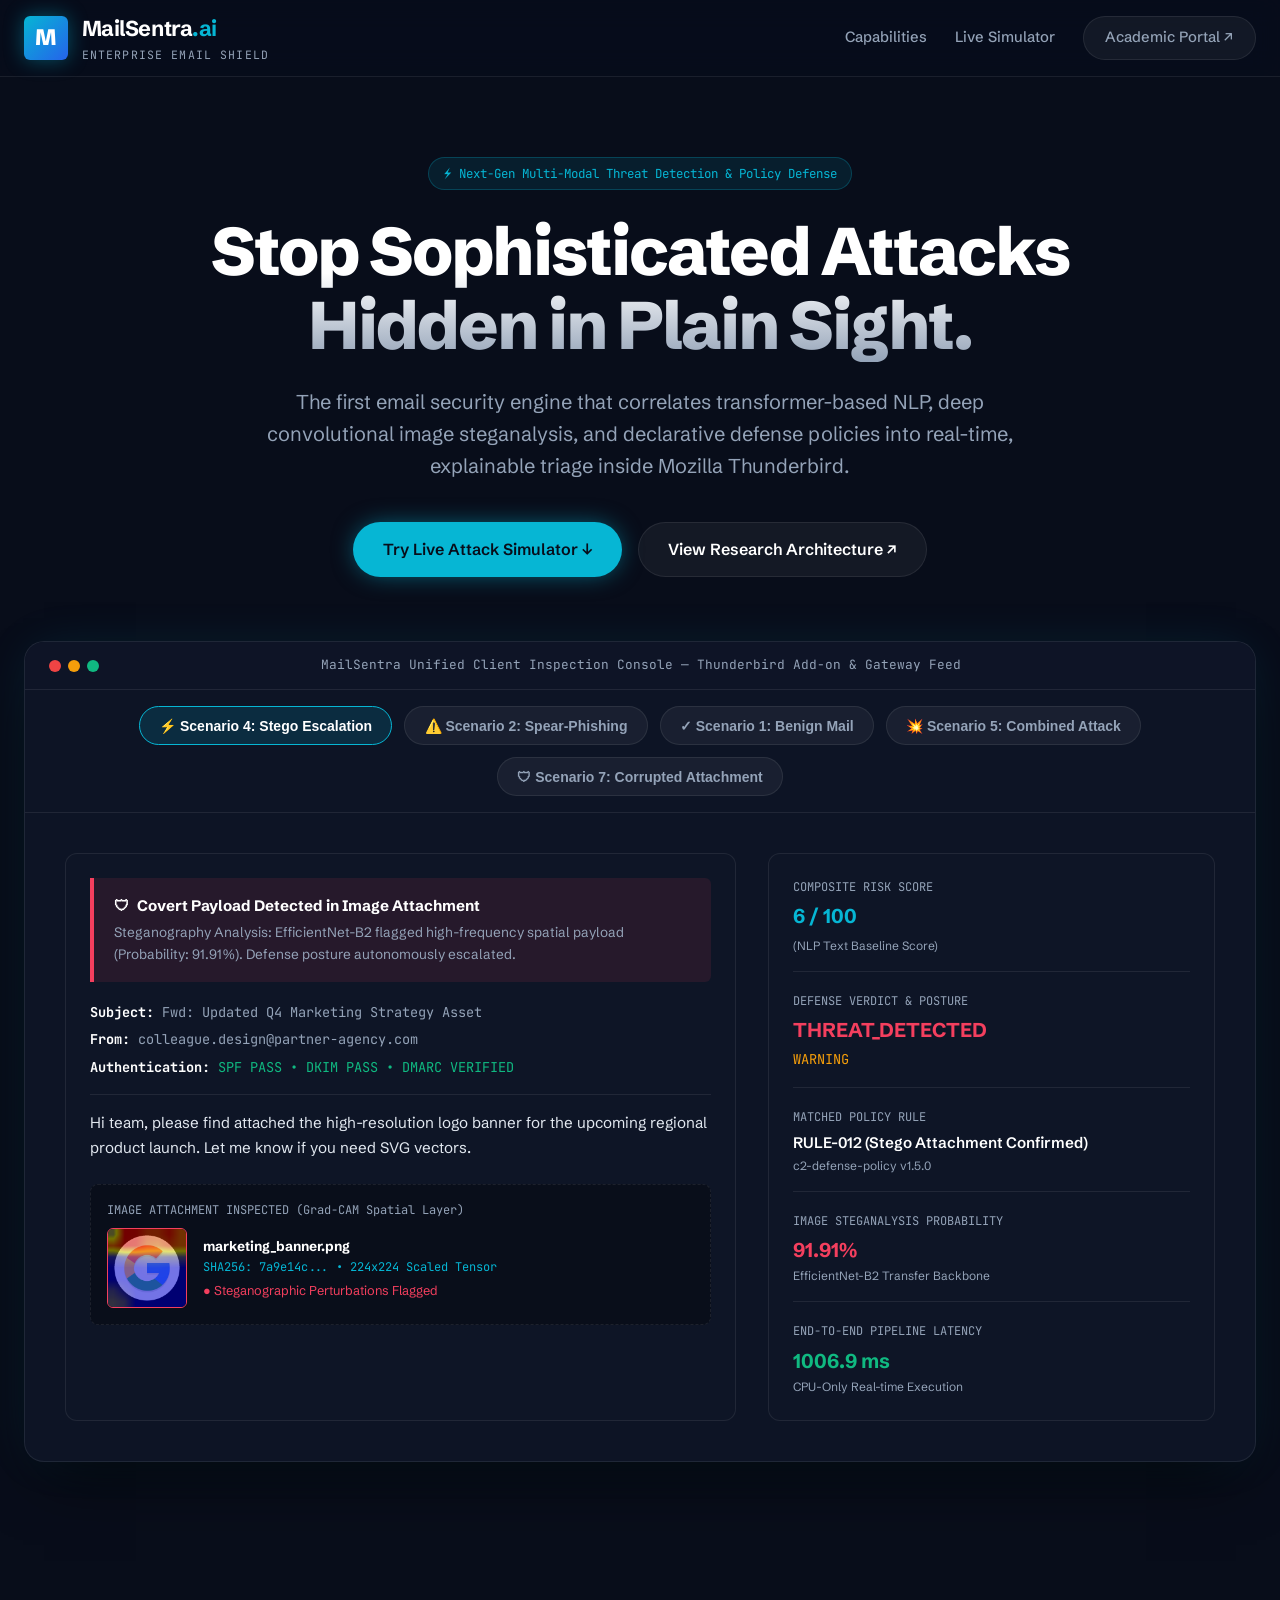
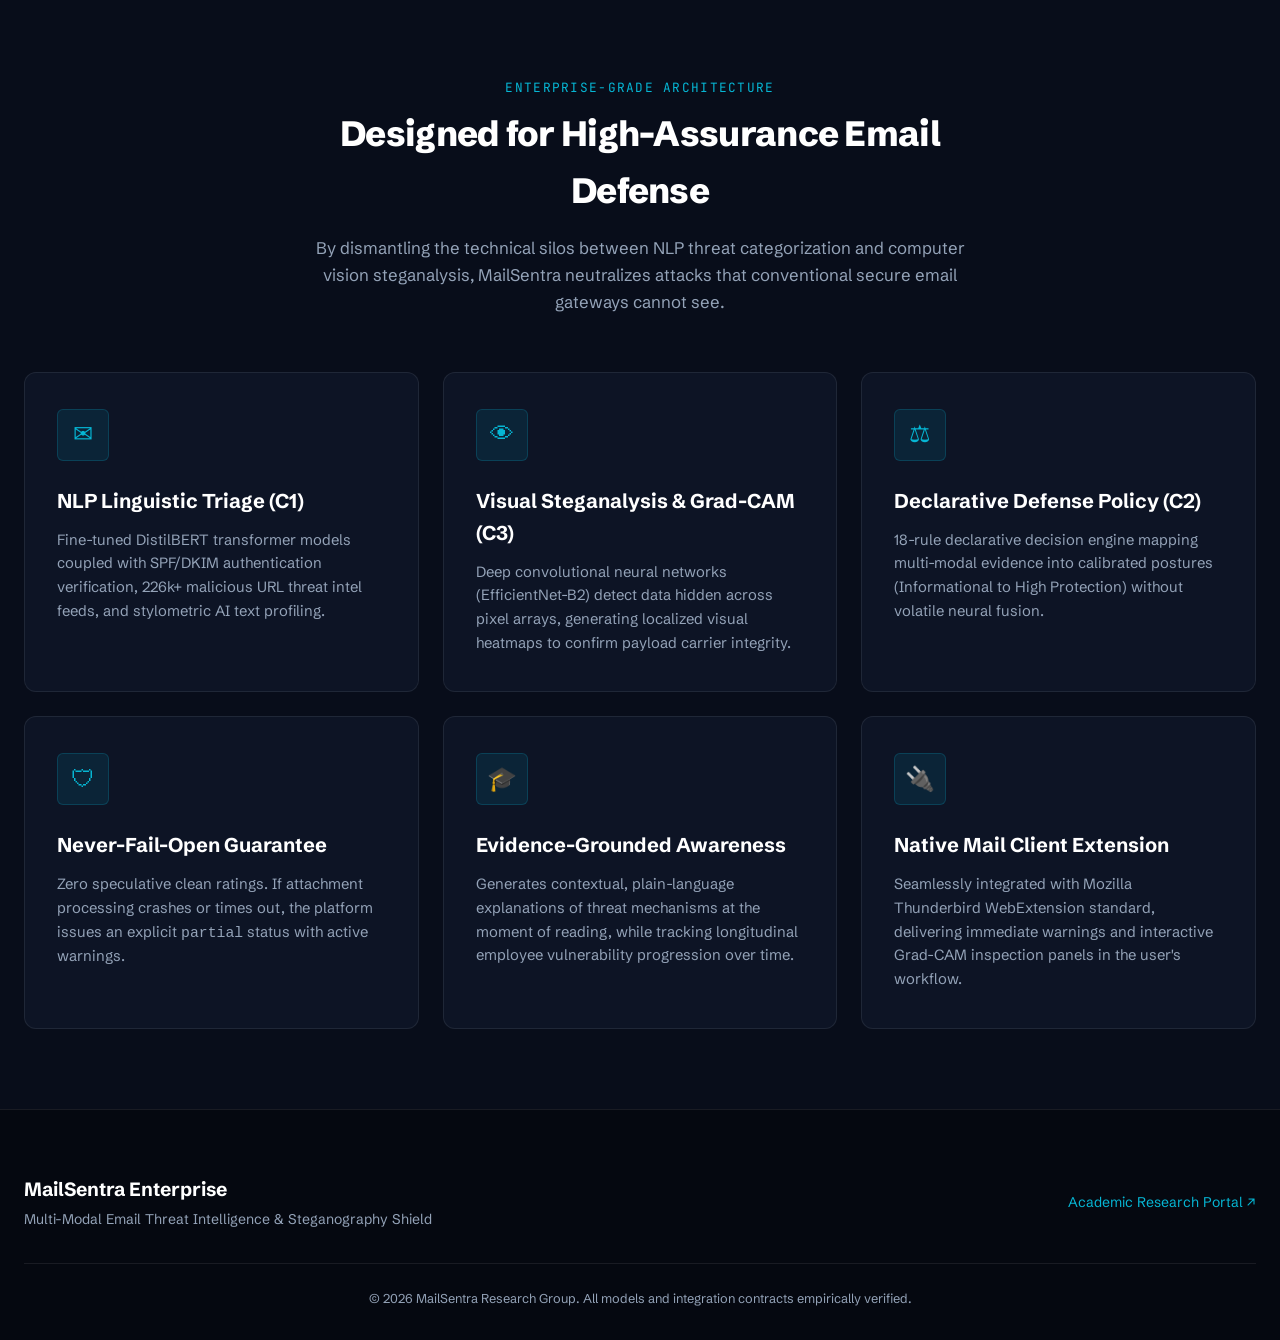
==== product/index.html @ 5cc87588 "Upload project folders and files" ====
<!DOCTYPE html>
<html lang="en">
<head>
  <meta charset="UTF-8">
  <meta name="viewport" content="width=device-width, initial-scale=1.0">
  <title>MailSentra | Multi-Modal Email Threat Intelligence & Steganography Defense</title>
  <meta name="description" content="AI-powered multi-modal email security platform. Natural language threat classification, deep convolutional image steganalysis, and policy-driven defense delivered natively in Mozilla Thunderbird.">
  <link rel="preconnect" href="https://fonts.googleapis.com">
  <link rel="preconnect" href="https://fonts.gstatic.com" crossorigin>
  <link href="https://fonts.googleapis.com/css2?family=JetBrains+Mono:wght@400;500;600&family=Schibsted+Grotesk:wght@400;600;700;800&display=swap" rel="stylesheet">
  <link rel="stylesheet" href="css/product.css">
  <link rel="icon" type="image/png" href="assets/icon32.png">
</head>
<body>

  <!-- Top Glass Navigation -->
  <header class="product-header">
    <div class="site-wrap header-inner">
      <a href="index.html" class="brand-badge">
        <div class="logo-cube">M</div>
        <div>
          <div class="brand-title">MailSentra<span>.ai</span></div>
          <div class="brand-desc">Enterprise Email Shield</div>
        </div>
      </a>

      <nav class="product-nav">
        <a href="#features">Capabilities</a>
        <a href="#simulator">Live Simulator</a>
        <a href="../index.html" class="btn-pill btn-ghost">Academic Portal ↗</a>
      </nav>
    </div>
  </header>

  <!-- Hero Banner -->
  <section class="hero-section">
    <div class="site-wrap">
      <div class="hero-pill">
        <span>⚡</span> Next-Gen Multi-Modal Threat Detection & Policy Defense
      </div>
      <h1 class="hero-heading">
        Stop Sophisticated Attacks<br>Hidden in Plain Sight.
      </h1>
      <p class="hero-subheading">
        The first email security engine that correlates transformer-based NLP, deep convolutional image steganalysis, and declarative defense policies into real-time, explainable triage inside Mozilla Thunderbird.
      </p>

      <div class="hero-cta-group">
        <a href="#simulator" class="btn-pill btn-cyan" style="padding: 0.85rem 1.8rem; font-size: 1rem;">
          Try Live Attack Simulator ↓
        </a>
        <a href="../index.html#domain" class="btn-pill btn-ghost" style="padding: 0.85rem 1.8rem; font-size: 1rem;">
          View Research Architecture ↗
        </a>
      </div>

      <!-- Interactive Mockup & Console Preview -->
      <div id="simulator" class="mockup-window">
        <div class="window-topbar">
          <div class="window-dots">
            <div class="window-dot red"></div>
            <div class="window-dot yellow"></div>
            <div class="window-dot green"></div>
          </div>
          <div class="window-title">MailSentra Unified Client Inspection Console — Thunderbird Add-on & Gateway Feed</div>
          <div style="width: 48px;"></div>
        </div>

        <!-- Scenario Selector Buttons -->
        <div style="background: rgba(14, 21, 38, 0.7); padding: 1rem 1.5rem; border-bottom: 1px solid var(--glass-border);">
          <div class="scenario-buttons" style="margin-bottom: 0;">
            <button class="scenario-btn active" data-scenario="scenario4">⚡ Scenario 4: Stego Escalation</button>
            <button class="scenario-btn" data-scenario="scenario2">⚠️ Scenario 2: Spear-Phishing</button>
            <button class="scenario-btn" data-scenario="scenario1">✓ Scenario 1: Benign Mail</button>
            <button class="scenario-btn" data-scenario="scenario5">💥 Scenario 5: Combined Attack</button>
            <button class="scenario-btn" data-scenario="scenario7">🛡 Scenario 7: Corrupted Attachment</button>
          </div>
        </div>

        <div class="console-body">
          <!-- Left: In-Client Mail & Banner Mockup -->
          <div class="email-preview-pane">
            <!-- Simulated In-Message MailSentra Banner -->
            <div id="simBanner" class="warning-banner-mock rose">
              <div class="banner-headline">
                <span>🛡</span> <span id="simHeadline">Covert Payload Detected in Image Attachment</span>
              </div>
              <div id="simSub" class="banner-sub">
                Steganography Analysis: EfficientNet-B2 flagged high-frequency spatial payload (Probability: 91.91%). Defense posture escalated.
              </div>
            </div>

            <!-- Email Message Header -->
            <div class="email-header-row">
              <div><strong>Subject:</strong> <span id="simSubject">Fwd: Updated Q4 Marketing Strategy Asset</span></div>
              <div style="margin-top: 0.35rem;"><strong>From:</strong> <span id="simFrom">colleague.design@partner-agency.com</span></div>
              <div style="margin-top: 0.35rem;"><strong>Authentication:</strong> <span style="color: var(--green);">SPF PASS • DKIM PASS • DMARC VERIFIED</span></div>
            </div>

            <!-- Email Body Content -->
            <div id="simBody" style="font-size: 0.95rem; line-height: 1.6; color: #e2e8f0; margin-bottom: 1.5rem;">
              Hi team, please find attached the high-resolution logo banner for the upcoming regional product launch. Let me know if you need SVG vectors.
            </div>

            <!-- Attachment Area -->
            <div id="simAttachmentArea" style="background: rgba(0,0,0,0.3); border: 1px dashed var(--rule); border-radius: 8px; padding: 1rem;">
              <div style="font-size: 0.75rem; font-family: var(--mono); color: var(--graphite); margin-bottom: 0.5rem;">
                IMAGE ATTACHMENT INSPECTED (Grad-CAM Spatial Layer)
              </div>
              <div style="display: flex; gap: 1rem; align-items: center;">
                <img id="simImage" src="assets/stego_image.png" alt="Inspected Attachment" style="width: 80px; height: 80px; object-fit: cover; border-radius: 6px; border: 1px solid var(--rose);">
                <div style="font-size: 0.85rem;">
                  <strong style="color: #fff;">marketing_banner.png</strong>
                  <div style="color: var(--cyan); font-family: var(--mono); font-size: 0.75rem;">SHA256: 7a9e14c... • 224x224 Scaled Tensor</div>
                  <div style="color: var(--rose); font-size: 0.8rem; margin-top: 0.2rem;">● Steganographic Perturbations Flagged</div>
                </div>
              </div>
            </div>
          </div>

          <!-- Right: Security Operations Telemetry -->
          <div class="telemetry-pane">
            <div class="telemetry-item">
              <div class="telemetry-label">Composite Risk Score</div>
              <div id="simScore" class="telemetry-value" style="color: var(--cyan);">6 / 100</div>
              <div style="font-size: 0.75rem; color: var(--graphite); margin-top: 0.2rem;">(NLP Text Baseline Score)</div>
            </div>

            <div class="telemetry-item">
              <div class="telemetry-label">Defense Verdict & Posture</div>
              <div id="simVerdict" class="telemetry-value" style="color: var(--rose);">THREAT_DETECTED</div>
              <div id="simPosture" style="font-family: var(--mono); font-size: 0.85rem; color: var(--amber); margin-top: 0.2rem;">WARNING (Escalated)</div>
            </div>

            <div class="telemetry-item">
              <div class="telemetry-label">Matched Policy Rule</div>
              <div id="simRule" style="font-size: 0.95rem; font-weight: 600; color: #fff; margin-top: 0.25rem;">RULE-012 (Stego Attachment Confirmed)</div>
              <div style="font-size: 0.75rem; color: var(--graphite);">c2-defense-policy v1.5.0</div>
            </div>

            <div class="telemetry-item">
              <div class="telemetry-label">Image Steganalysis Probability</div>
              <div id="simStego" class="telemetry-value" style="color: var(--rose);">91.91%</div>
              <div style="font-size: 0.75rem; color: var(--graphite);">EfficientNet-B2 Transfer Backbone</div>
            </div>

            <div class="telemetry-item">
              <div class="telemetry-label">End-to-End Pipeline Latency</div>
              <div id="simLatency" class="telemetry-value" style="color: var(--green);">1006.9 ms</div>
              <div style="font-size: 0.75rem; color: var(--graphite);">CPU-Only Real-time Execution</div>
            </div>
          </div>
        </div>
      </div>
    </div>
  </section>

  <!-- Core Product Capabilities -->
  <section id="features" class="features-section">
    <div class="site-wrap">
      <div class="section-head">
        <div class="section-eyebrow">Enterprise-Grade Architecture</div>
        <h2 class="section-h2">Designed for High-Assurance Email Defense</h2>
        <p class="section-p">
          By dismantling the technical silos between NLP threat categorization and computer vision steganalysis, MailSentra neutralizes attacks that conventional secure email gateways cannot see.
        </p>
      </div>

      <div class="feature-cards">
        <div class="feature-card">
          <div class="feature-icon">✉</div>
          <h3 class="feature-title">NLP Linguistic Triage (C1)</h3>
          <p class="feature-desc">
            Fine-tuned DistilBERT transformer models coupled with SPF/DKIM authentication verification, 226k+ malicious URL threat intel feeds, and stylometric AI text profiling.
          </p>
        </div>

        <div class="feature-card">
          <div class="feature-icon">👁</div>
          <h3 class="feature-title">Visual Steganalysis & Grad-CAM (C3)</h3>
          <p class="feature-desc">
            Deep convolutional neural networks (EfficientNet-B2) detect data hidden across pixel arrays, generating localized visual heatmaps to confirm payload carrier integrity.
          </p>
        </div>

        <div class="feature-card">
          <div class="feature-icon">⚖</div>
          <h3 class="feature-title">Declarative Defense Policy (C2)</h3>
          <p class="feature-desc">
            18-rule declarative decision engine mapping multi-modal evidence into calibrated postures (Informational to High Protection) without volatile neural fusion.
          </p>
        </div>

        <div class="feature-card">
          <div class="feature-icon">🛡</div>
          <h3 class="feature-title">Never-Fail-Open Guarantee</h3>
          <p class="feature-desc">
            Zero speculative clean ratings. If attachment processing crashes or times out, the platform issues an explicit <code>partial</code> status with active warnings.
          </p>
        </div>

        <div class="feature-card">
          <div class="feature-icon">🎓</div>
          <h3 class="feature-title">Evidence-Grounded Awareness</h3>
          <p class="feature-desc">
            Generates contextual, plain-language explanations of threat mechanisms at the moment of reading, while tracking longitudinal employee vulnerability progression over time.
          </p>
        </div>

        <div class="feature-card">
          <div class="feature-icon">🔌</div>
          <h3 class="feature-title">Native Mail Client Extension</h3>
          <p class="feature-desc">
            Seamlessly integrated with Mozilla Thunderbird WebExtension standard, delivering immediate warnings and interactive Grad-CAM inspection panels in the user's workflow.
          </p>
        </div>
      </div>
    </div>
  </section>

  <!-- Product Footer -->
  <footer class="product-footer">
    <div class="site-wrap">
      <div class="footer-top">
        <div>
          <div style="font-weight: 700; color: #fff; font-size: 1.2rem;">MailSentra Enterprise</div>
          <p style="margin-top: 0.25rem;">Multi-Modal Email Threat Intelligence & Steganography Shield</p>
        </div>
        <div style="display: flex; gap: 1.5rem;">
          <a href="../index.html" style="color: var(--cyan); text-decoration: none;">Academic Research Portal ↗</a>
        </div>
      </div>
      <div style="border-top: 1px solid var(--rule); padding-top: 1.5rem; text-align: center; font-size: 0.8rem;">
        © 2026 MailSentra Research Group. All models and integration contracts empirically verified.
      </div>
    </div>
  </footer>

  <script src="js/product.js"></script>
</body>
</html>
---- product/css/product.css ----
:root {
  --paper: #080d1a;
  --paper-2: #0e1526;
  --surface: rgba(15, 23, 42, 0.75);
  --surface-solid: #0f172a;
  --glass-border: rgba(255, 255, 255, 0.08);
  --glass-highlight: rgba(255, 255, 255, 0.05);
  --ink: #f1f5f9;
  --graphite: #94a3b8;
  --rule: rgba(255, 255, 255, 0.08);
  
  --primary: #3b82f6;
  --primary-strong: #2563eb;
  --cyan: #06b6d4;
  --cyan-glow: #22d3ee;
  --teal: #0d9488;
  --green: #10b981;
  --amber: #f59e0b;
  --rose: #f43f5e;
  
  --font: 'Schibsted Grotesk', -apple-system, BlinkMacSystemFont, "Segoe UI", Roboto, sans-serif;
  --mono: 'JetBrains Mono', monospace;
  
  --radius-sm: 6px;
  --radius-md: 12px;
  --radius-lg: 20px;
}

* {
  box-sizing: border-box;
  margin: 0;
  padding: 0;
}

body {
  background-color: var(--paper);
  color: var(--ink);
  font-family: var(--font);
  line-height: 1.6;
  -webkit-font-smoothing: antialiased;
  overflow-x: hidden;
}

.site-wrap {
  max-width: 1280px;
  margin: 0 auto;
  padding: 0 1.5rem;
}

/* Glassmorphism Header */
.product-header {
  position: sticky;
  top: 0;
  z-index: 100;
  background: rgba(8, 13, 26, 0.85);
  backdrop-filter: blur(14px) saturate(160%);
  border-bottom: 1px solid var(--glass-border);
}

.header-inner {
  display: flex;
  justify-content: space-between;
  align-items: center;
  height: 4.75rem;
}

.brand-badge {
  display: flex;
  align-items: center;
  gap: 0.85rem;
  text-decoration: none;
}

.logo-cube {
  width: 2.75rem;
  height: 2.75rem;
  background: linear-gradient(135deg, var(--cyan), var(--primary-strong));
  border-radius: var(--radius-sm);
  display: flex;
  align-items: center;
  justify-content: center;
  color: #fff;
  font-weight: 800;
  font-size: 1.4rem;
  box-shadow: 0 0 20px rgba(6, 182, 212, 0.4);
}

.brand-title {
  font-size: 1.35rem;
  font-weight: 700;
  color: #fff;
  letter-spacing: -0.02em;
}

.brand-title span {
  color: var(--cyan);
}

.brand-desc {
  font-size: 0.72rem;
  font-family: var(--mono);
  color: var(--graphite);
  text-transform: uppercase;
  letter-spacing: 0.1em;
}

.product-nav {
  display: flex;
  align-items: center;
  gap: 1.75rem;
}

.product-nav a {
  color: var(--graphite);
  text-decoration: none;
  font-size: 0.925rem;
  font-weight: 500;
  transition: color 0.2s;
}

.product-nav a:hover {
  color: var(--cyan);
}

.btn-pill {
  border-radius: 9999px;
  padding: 0.6rem 1.35rem;
  font-weight: 600;
  font-size: 0.875rem;
  text-decoration: none;
  display: inline-flex;
  align-items: center;
  gap: 0.5rem;
  transition: all 0.25s;
  cursor: pointer;
  border: 1px solid transparent;
}

.btn-cyan {
  background: var(--cyan);
  color: var(--paper);
  box-shadow: 0 0 24px -4px rgba(6, 182, 212, 0.6);
}

.btn-cyan:hover {
  background: var(--cyan-glow);
  box-shadow: 0 0 32px rgba(6, 182, 212, 0.8);
  transform: translateY(-1px);
}

.btn-ghost {
  background: rgba(255, 255, 255, 0.05);
  border-color: var(--glass-border);
  color: #fff;
}

.btn-ghost:hover {
  background: rgba(255, 255, 255, 0.1);
  border-color: rgba(255, 255, 255, 0.2);
}

/* Hero Showcase */
.hero-section {
  padding: 5rem 0 3.5rem;
  text-align: center;
  position: relative;
}

.hero-pill {
  display: inline-flex;
  align-items: center;
  gap: 0.5rem;
  padding: 0.35rem 0.9rem;
  background: rgba(6, 182, 212, 0.1);
  border: 1px solid rgba(6, 182, 212, 0.25);
  border-radius: 9999px;
  font-family: var(--mono);
  font-size: 0.78rem;
  color: var(--cyan);
  margin-bottom: 1.5rem;
}

.hero-heading {
  font-size: clamp(2.5rem, 1.8rem + 3.2vw, 4.2rem);
  font-weight: 800;
  line-height: 1.1;
  letter-spacing: -0.03em;
  margin-bottom: 1.5rem;
  background: linear-gradient(180deg, #ffffff 40%, #94a3b8 100%);
  -webkit-background-clip: text;
  -webkit-text-fill-color: transparent;
}

.hero-subheading {
  font-size: 1.25rem;
  color: var(--graphite);
  max-width: 760px;
  margin: 0 auto 2.5rem;
  line-height: 1.6;
}

.hero-cta-group {
  display: flex;
  justify-content: center;
  gap: 1rem;
  flex-wrap: wrap;
  margin-bottom: 4rem;
}

/* Glass Interactive Console Mockup */
.mockup-window {
  background: var(--surface);
  border: 1px solid var(--glass-border);
  border-radius: var(--radius-lg);
  box-shadow: 0 30px 60px -20px rgba(0, 0, 0, 0.7), 0 0 50px -10px rgba(6, 182, 212, 0.15);
  overflow: hidden;
  margin-bottom: 5rem;
}

.window-topbar {
  background: rgba(14, 21, 38, 0.95);
  padding: 0.85rem 1.5rem;
  display: flex;
  align-items: center;
  justify-content: space-between;
  border-bottom: 1px solid var(--glass-border);
}

.window-dots {
  display: flex;
  gap: 0.45rem;
}

.window-dot {
  width: 0.75rem;
  height: 0.75rem;
  border-radius: 50%;
  background: #334155;
}

.window-dot.red { background: #ef4444; }
.window-dot.yellow { background: #f59e0b; }
.window-dot.green { background: #10b981; }

.window-title {
  font-family: var(--mono);
  font-size: 0.8rem;
  color: var(--graphite);
}

.console-body {
  padding: 2.5rem;
  display: grid;
  grid-template-columns: 1.2fr 0.8fr;
  gap: 2rem;
  text-align: left;
}

@media (max-width: 900px) {
  .console-body {
    grid-template-columns: 1fr;
  }
}

.email-preview-pane {
  background: var(--paper-2);
  border: 1px solid var(--rule);
  border-radius: var(--radius-md);
  padding: 1.5rem;
}

.email-header-row {
  border-bottom: 1px solid var(--rule);
  padding-bottom: 1rem;
  margin-bottom: 1rem;
  font-size: 0.85rem;
  font-family: var(--mono);
  color: var(--graphite);
}

.email-header-row strong {
  color: #fff;
}

.warning-banner-mock {
  border-left: 4px solid var(--rose);
  background: rgba(244, 63, 94, 0.1);
  border-radius: 0 var(--radius-sm) var(--radius-sm) 0;
  padding: 1rem 1.25rem;
  margin-bottom: 1.25rem;
}

.warning-banner-mock.amber {
  border-left-color: var(--amber);
  background: rgba(245, 158, 11, 0.1);
}

.warning-banner-mock.green {
  border-left-color: var(--green);
  background: rgba(16, 185, 129, 0.1);
}

.banner-headline {
  font-weight: 700;
  font-size: 0.95rem;
  color: #fff;
  display: flex;
  align-items: center;
  gap: 0.5rem;
}

.banner-sub {
  font-size: 0.85rem;
  color: var(--graphite);
  margin-top: 0.25rem;
}

.telemetry-pane {
  background: var(--paper-2);
  border: 1px solid var(--rule);
  border-radius: var(--radius-md);
  padding: 1.5rem;
  display: flex;
  flex-direction: column;
  gap: 1.25rem;
}

.telemetry-item {
  border-bottom: 1px solid var(--rule);
  padding-bottom: 1rem;
}

.telemetry-item:last-child {
  border-bottom: none;
  padding-bottom: 0;
}

.telemetry-label {
  font-family: var(--mono);
  font-size: 0.75rem;
  color: var(--graphite);
  text-transform: uppercase;
}

.telemetry-value {
  font-size: 1.25rem;
  font-weight: 700;
  color: #fff;
  margin-top: 0.2rem;
}

/* Feature Grid */
.features-section {
  padding: 5rem 0;
}

.section-head {
  text-align: center;
  max-width: 680px;
  margin: 0 auto 3.5rem;
}

.section-eyebrow {
  font-family: var(--mono);
  font-size: 0.8rem;
  color: var(--cyan);
  text-transform: uppercase;
  letter-spacing: 0.1em;
  margin-bottom: 0.5rem;
}

.section-h2 {
  font-size: 2.2rem;
  font-weight: 800;
  letter-spacing: -0.02em;
  color: #fff;
  margin-bottom: 1rem;
}

.section-p {
  color: var(--graphite);
  font-size: 1.05rem;
}

.feature-cards {
  display: grid;
  grid-template-columns: repeat(auto-fit, minmax(320px, 1fr));
  gap: 1.5rem;
}

.feature-card {
  background: var(--surface);
  border: 1px solid var(--glass-border);
  border-radius: var(--radius-md);
  padding: 2.25rem 2rem;
  transition: all 0.25s;
}

.feature-card:hover {
  transform: translateY(-3px);
  border-color: rgba(6, 182, 212, 0.3);
  box-shadow: 0 12px 30px -10px rgba(6, 182, 212, 0.15);
}

.feature-icon {
  width: 3.25rem;
  height: 3.25rem;
  border-radius: var(--radius-sm);
  background: rgba(6, 182, 212, 0.1);
  color: var(--cyan);
  display: flex;
  align-items: center;
  justify-content: center;
  font-size: 1.5rem;
  margin-bottom: 1.5rem;
  border: 1px solid rgba(6, 182, 212, 0.2);
}

.feature-title {
  font-size: 1.25rem;
  font-weight: 700;
  color: #fff;
  margin-bottom: 0.75rem;
}

.feature-desc {
  font-size: 0.925rem;
  color: var(--graphite);
  line-height: 1.6;
}

/* Interactive Scenarios Trigger */
.scenarios-section {
  padding: 4rem 0 6rem;
}

.scenario-buttons {
  display: flex;
  justify-content: center;
  gap: 0.75rem;
  flex-wrap: wrap;
  margin-bottom: 2rem;
}

.scenario-btn {
  background: rgba(255, 255, 255, 0.05);
  border: 1px solid var(--rule);
  color: var(--graphite);
  padding: 0.65rem 1.2rem;
  border-radius: 9999px;
  font-size: 0.875rem;
  font-weight: 600;
  cursor: pointer;
  transition: all 0.2s;
}

.scenario-btn:hover, .scenario-btn.active {
  background: rgba(6, 182, 212, 0.15);
  border-color: var(--cyan);
  color: #fff;
}

/* Footer */
.product-footer {
  border-top: 1px solid var(--rule);
  padding: 4rem 0 2rem;
  color: var(--graphite);
  font-size: 0.875rem;
  background: #050810;
}

.footer-top {
  display: flex;
  justify-content: space-between;
  align-items: center;
  flex-wrap: wrap;
  gap: 1.5rem;
  margin-bottom: 2rem;
}
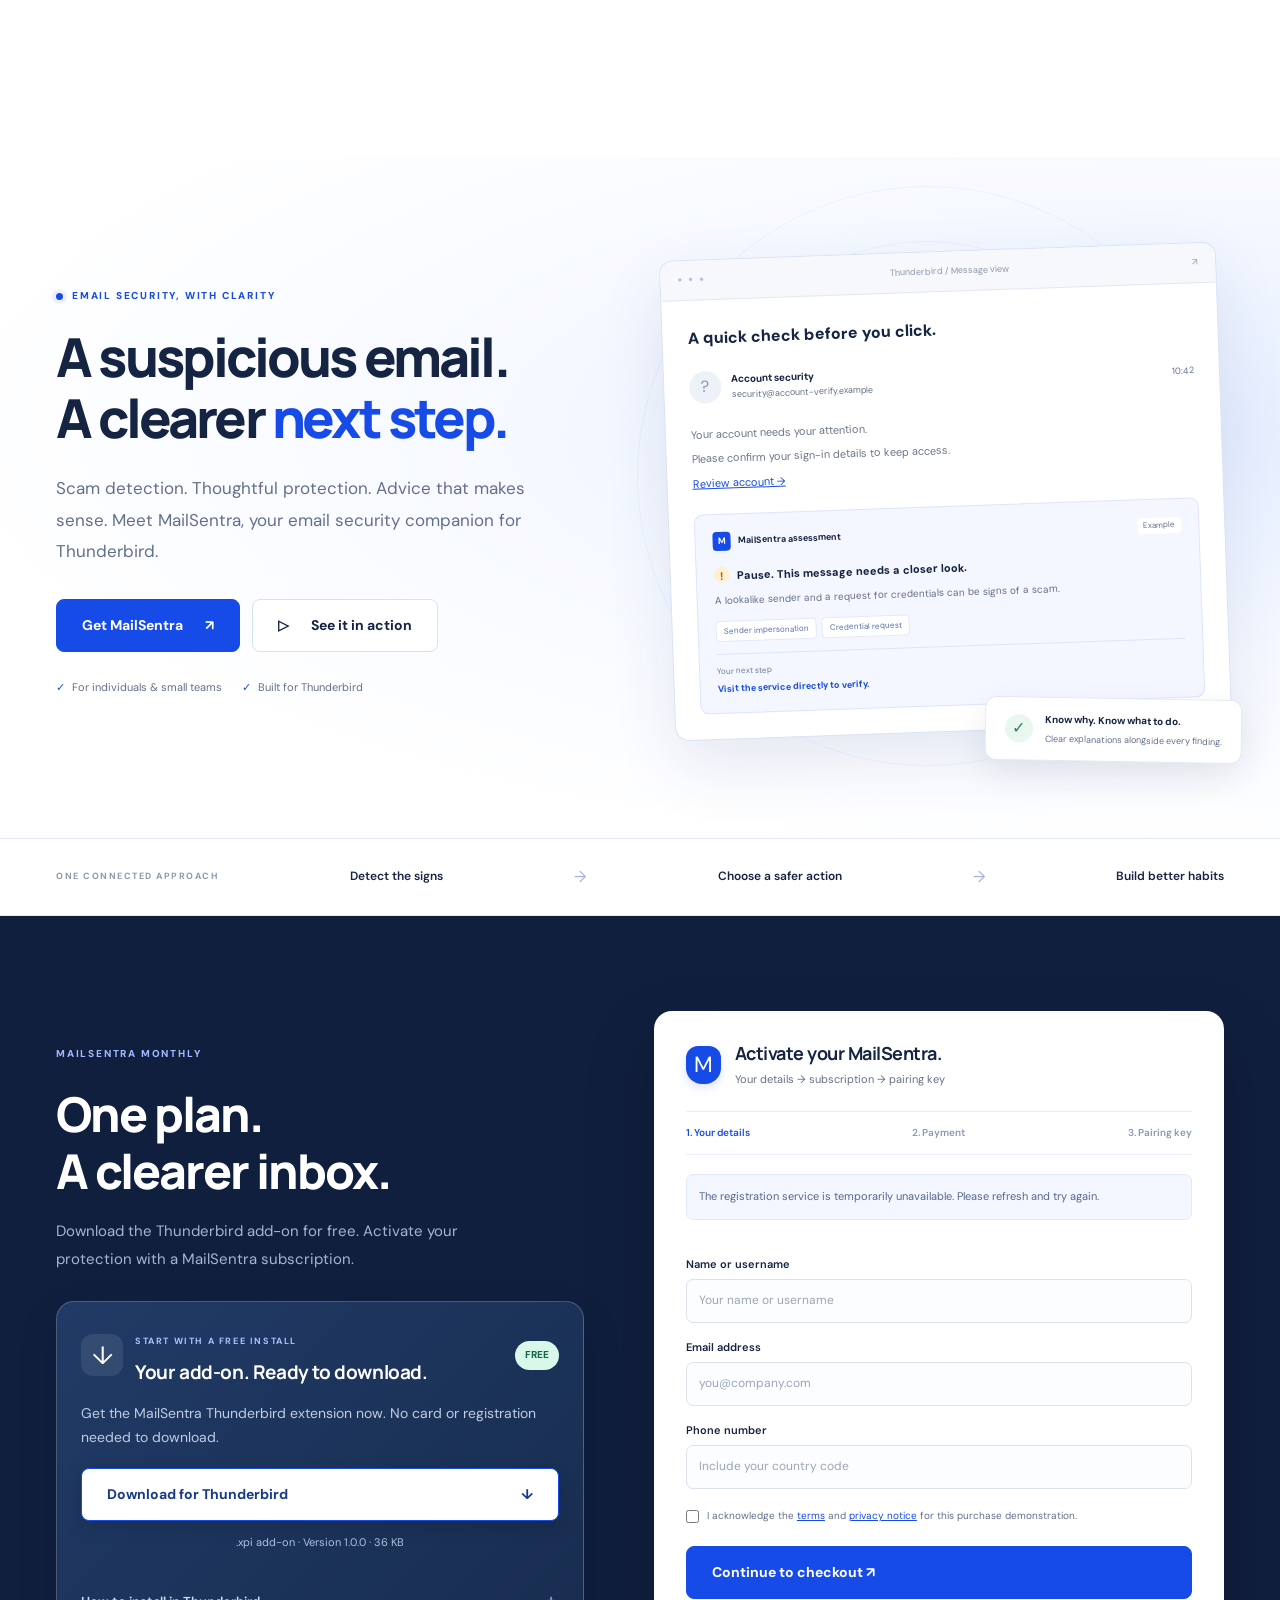
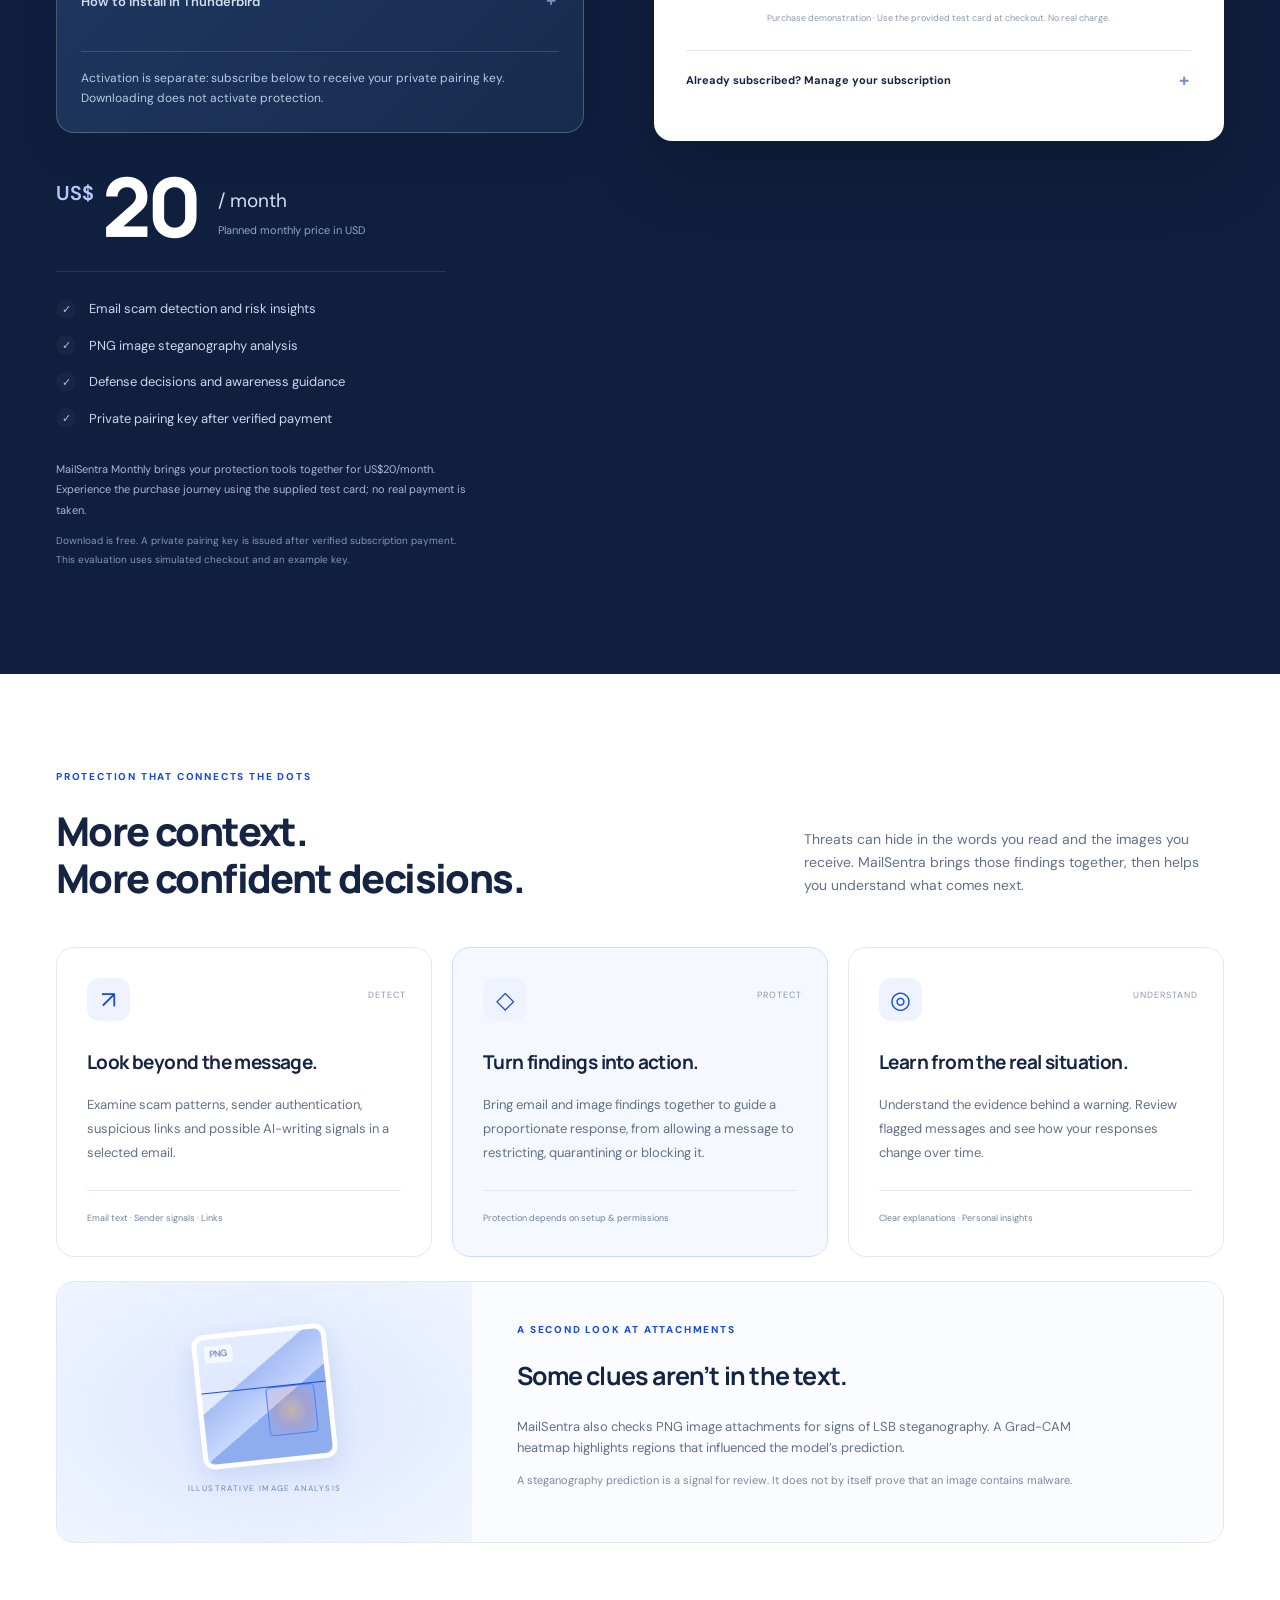
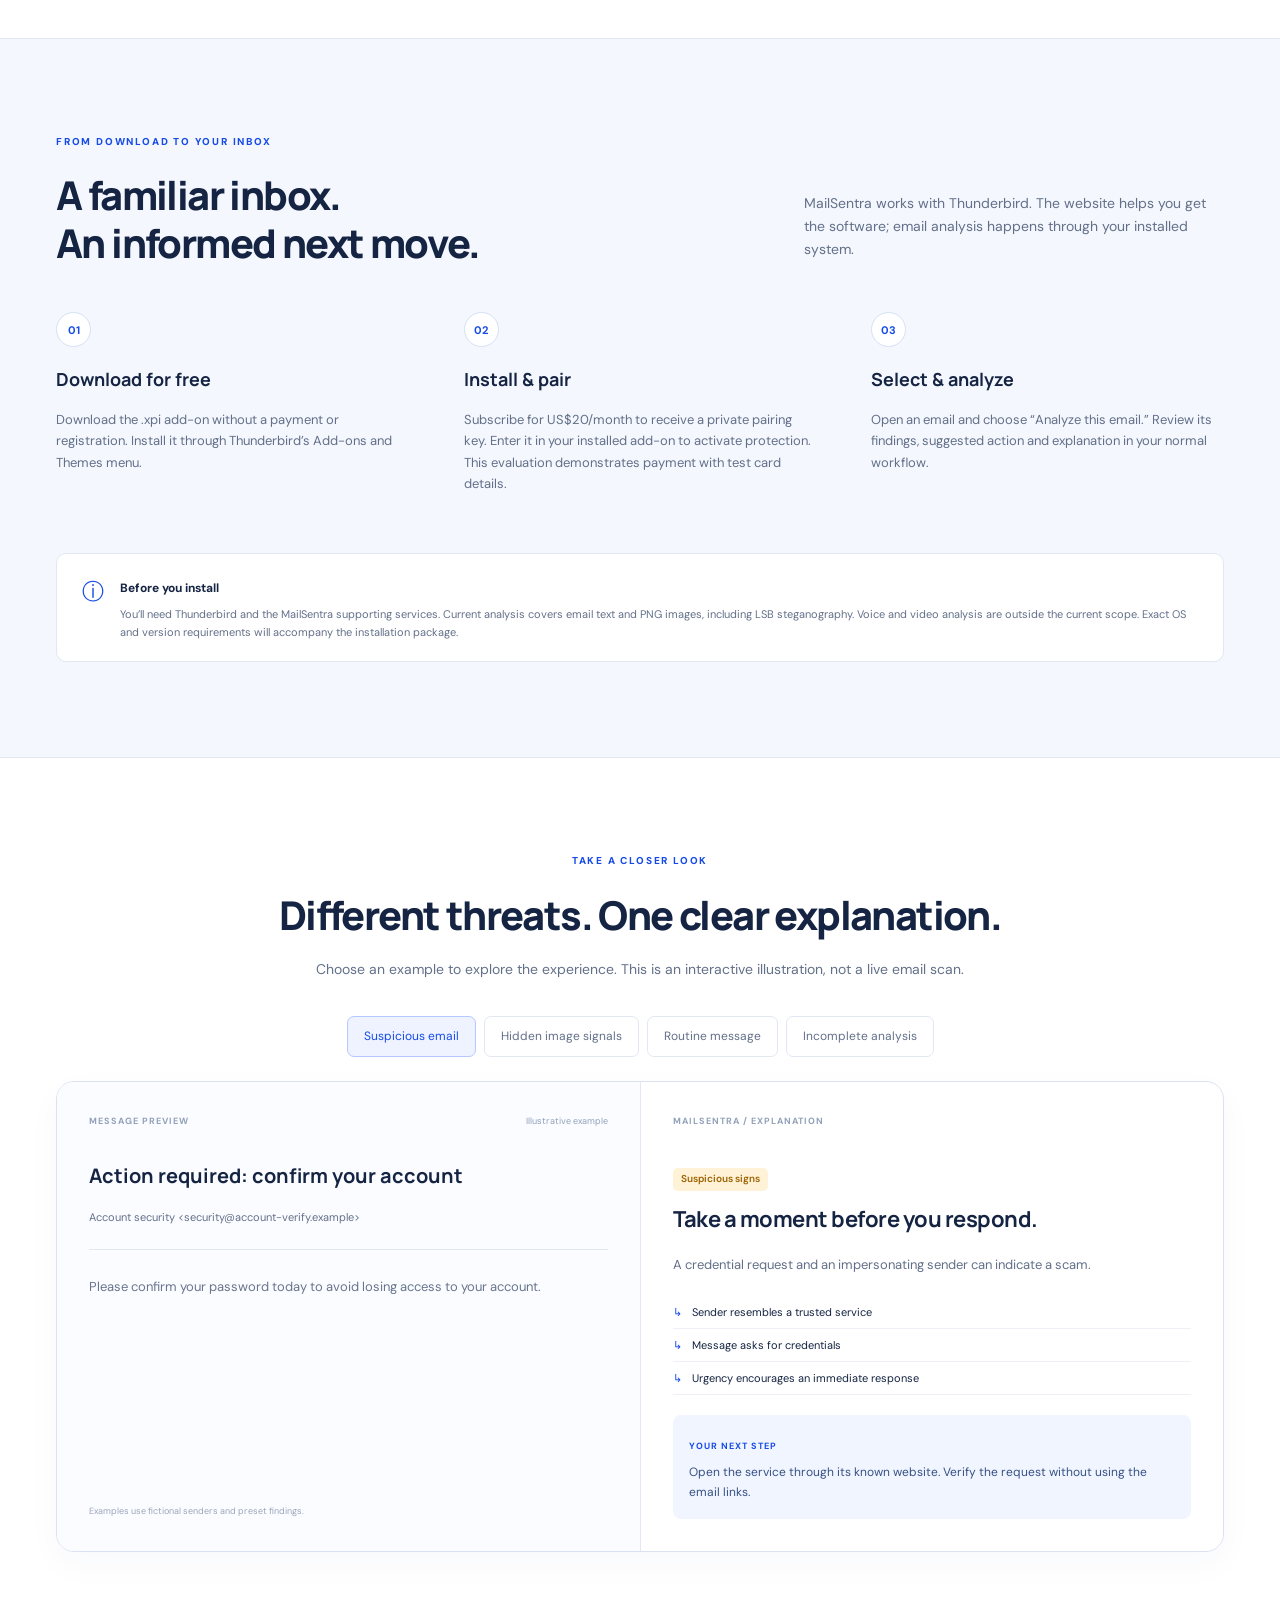
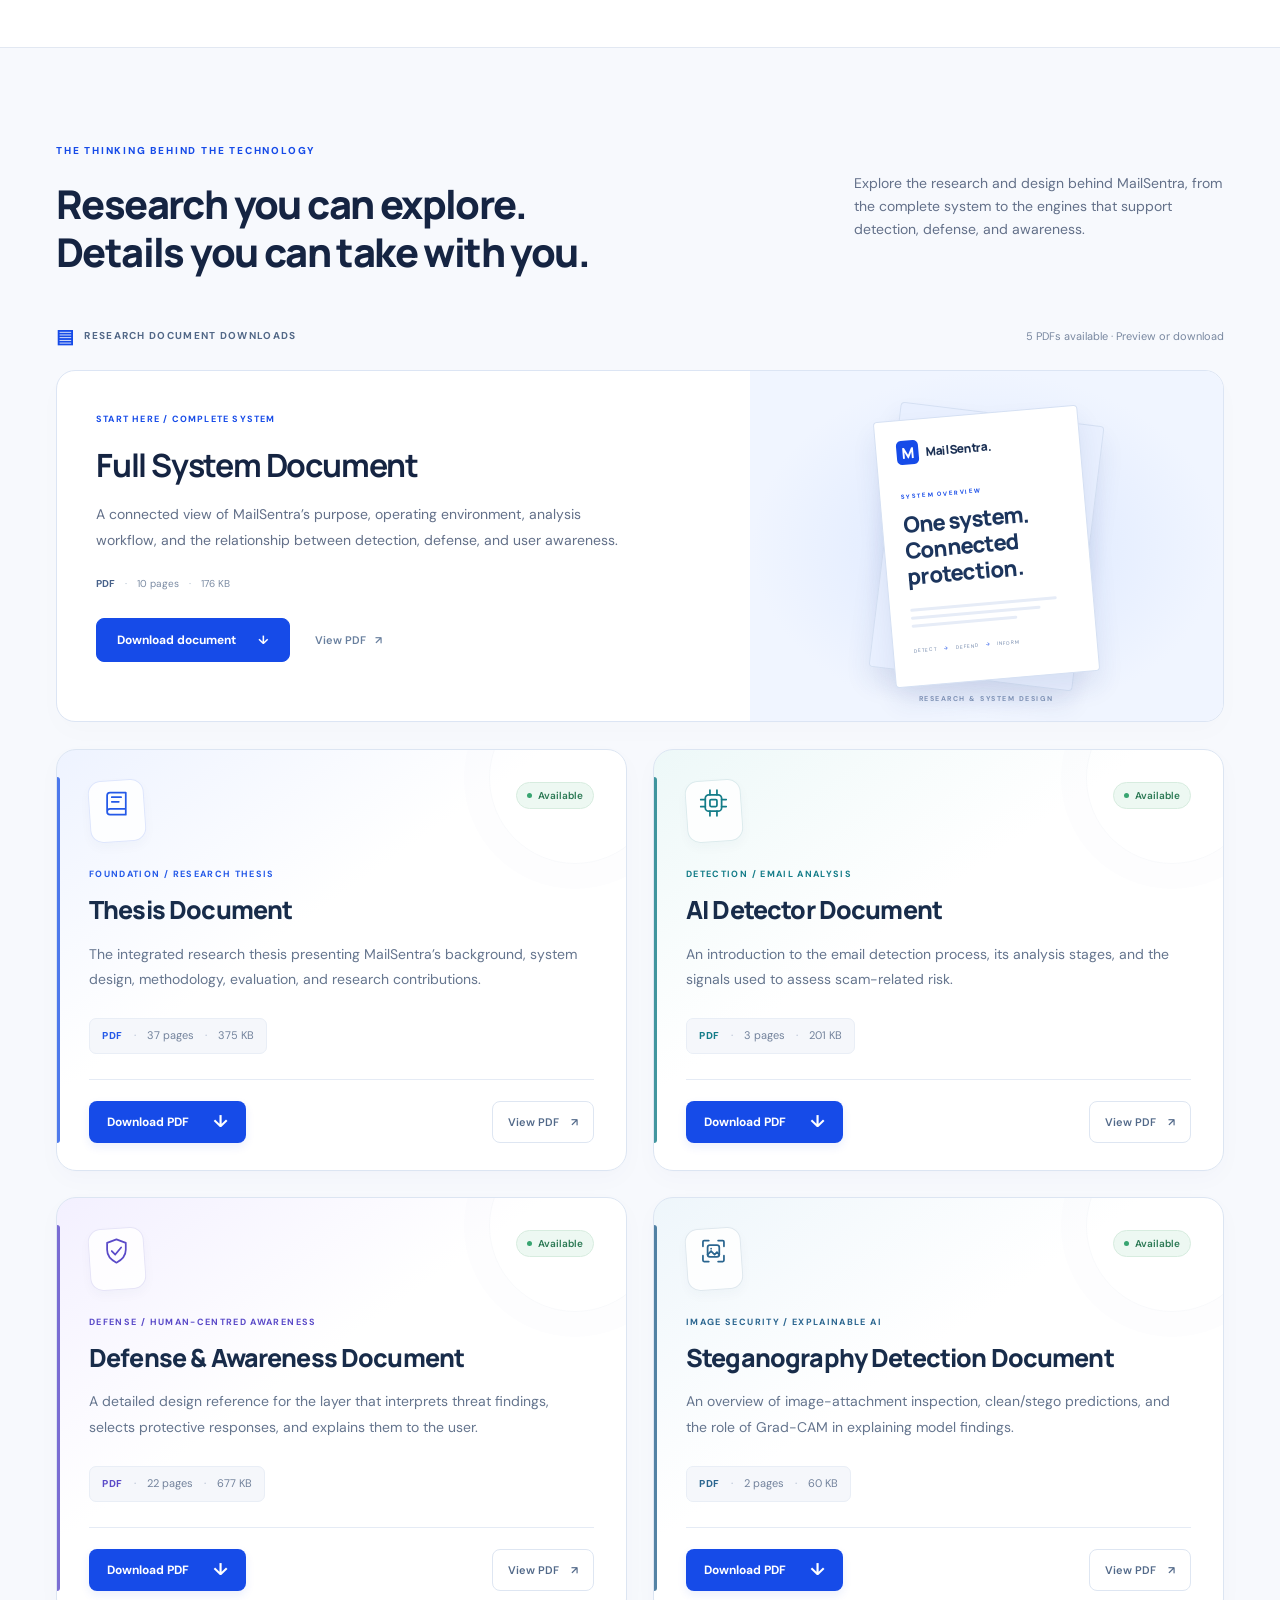
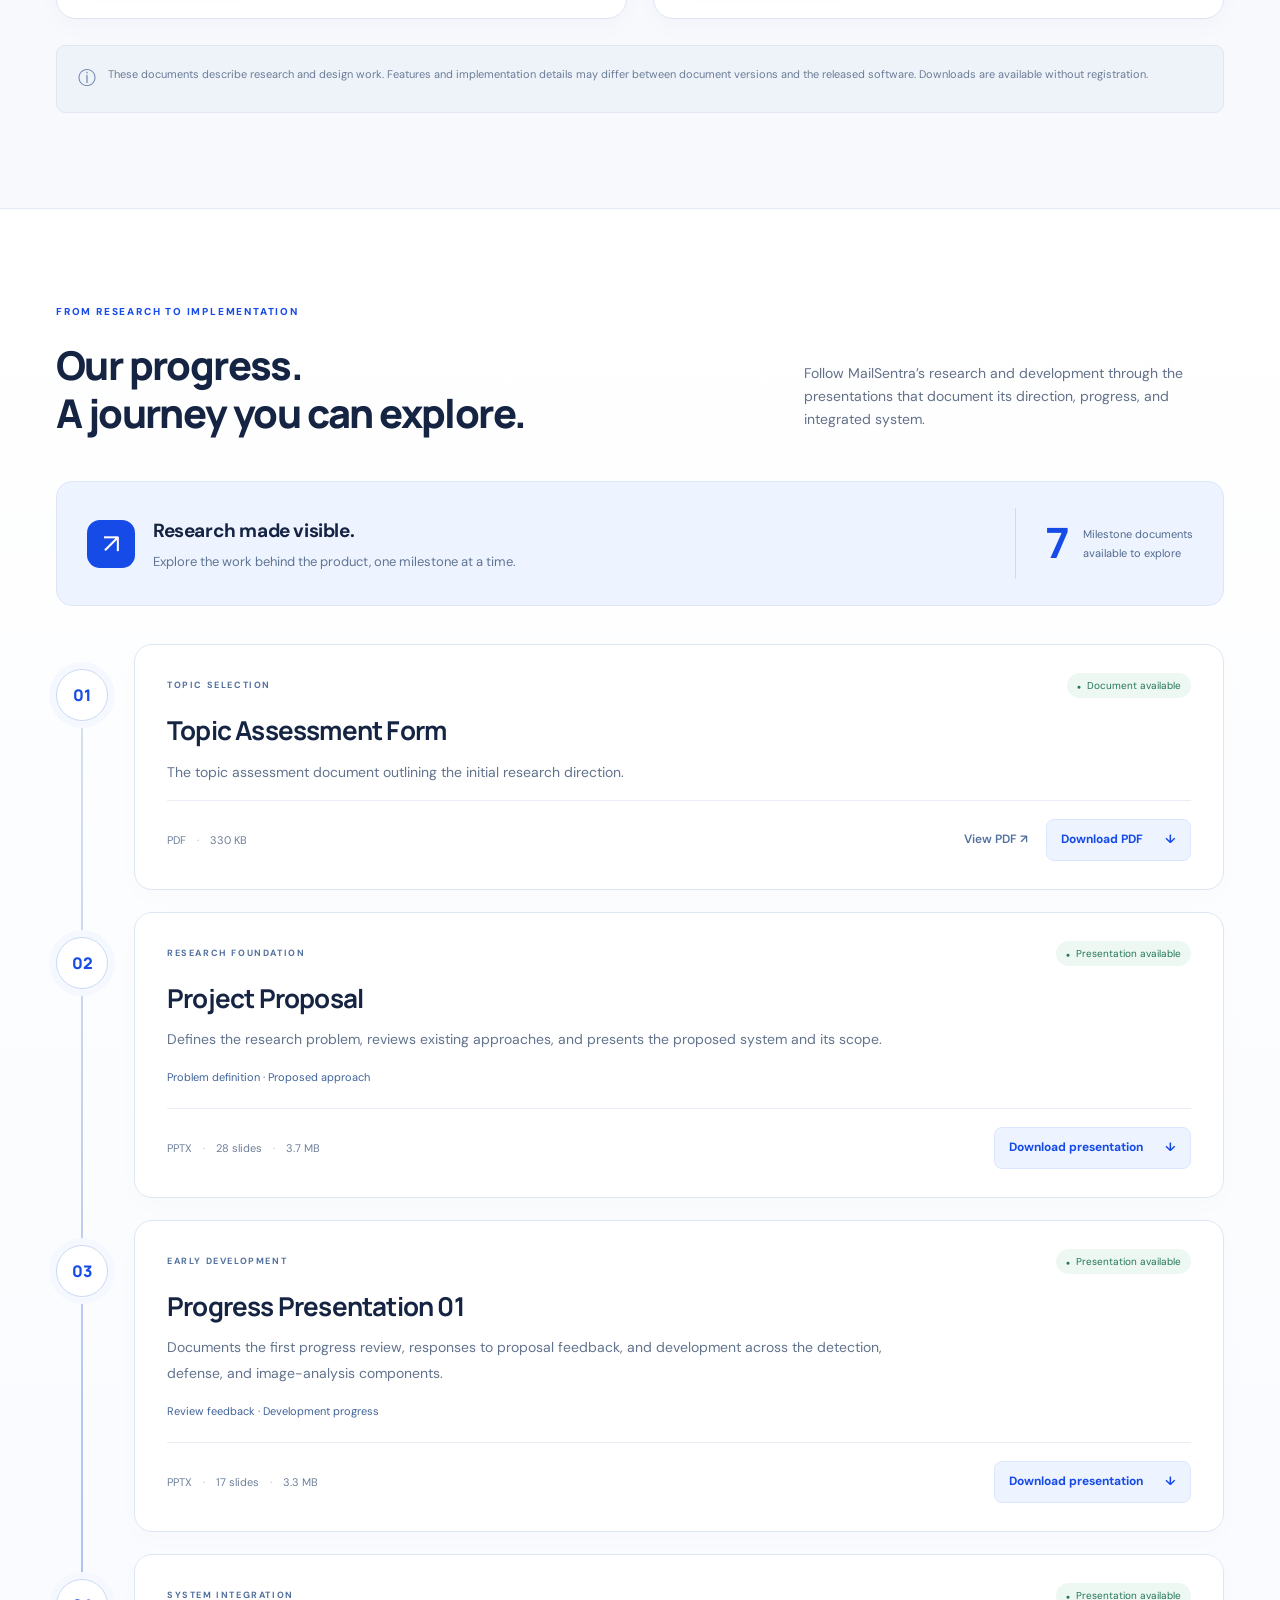
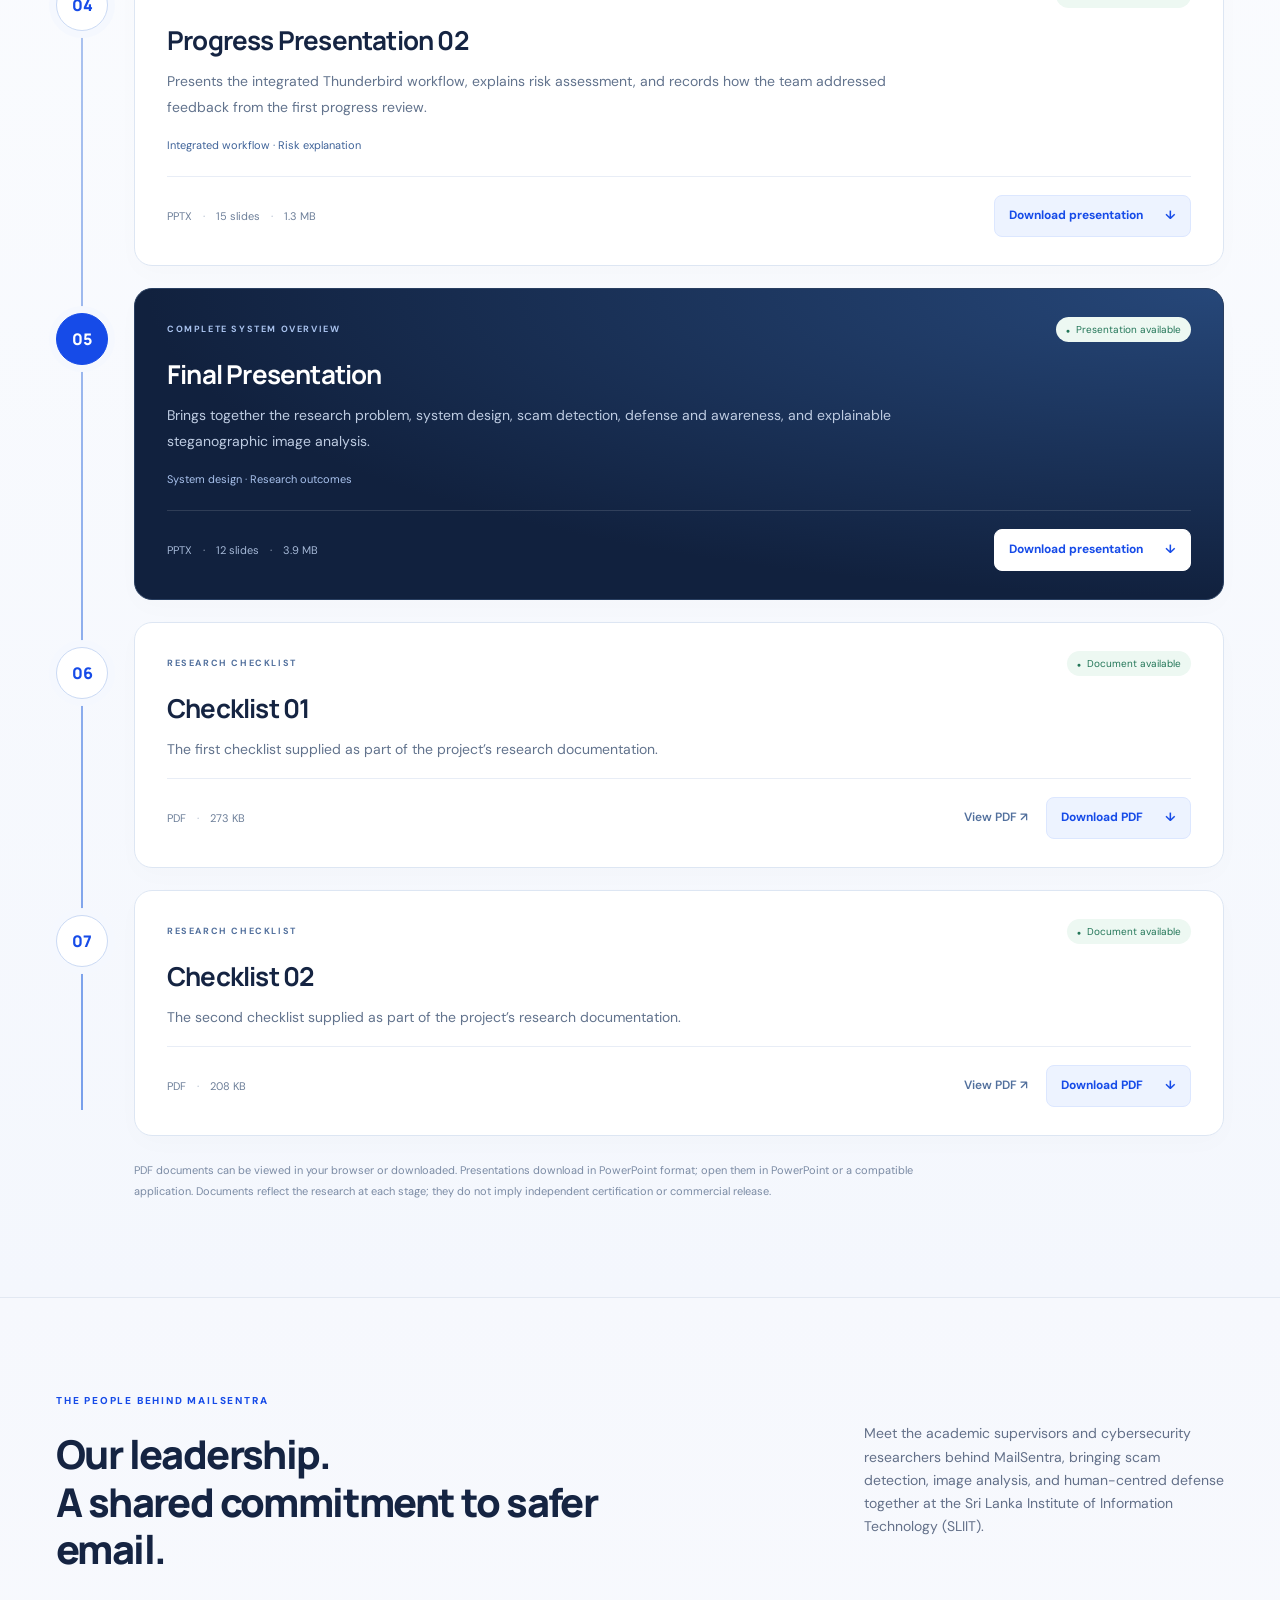
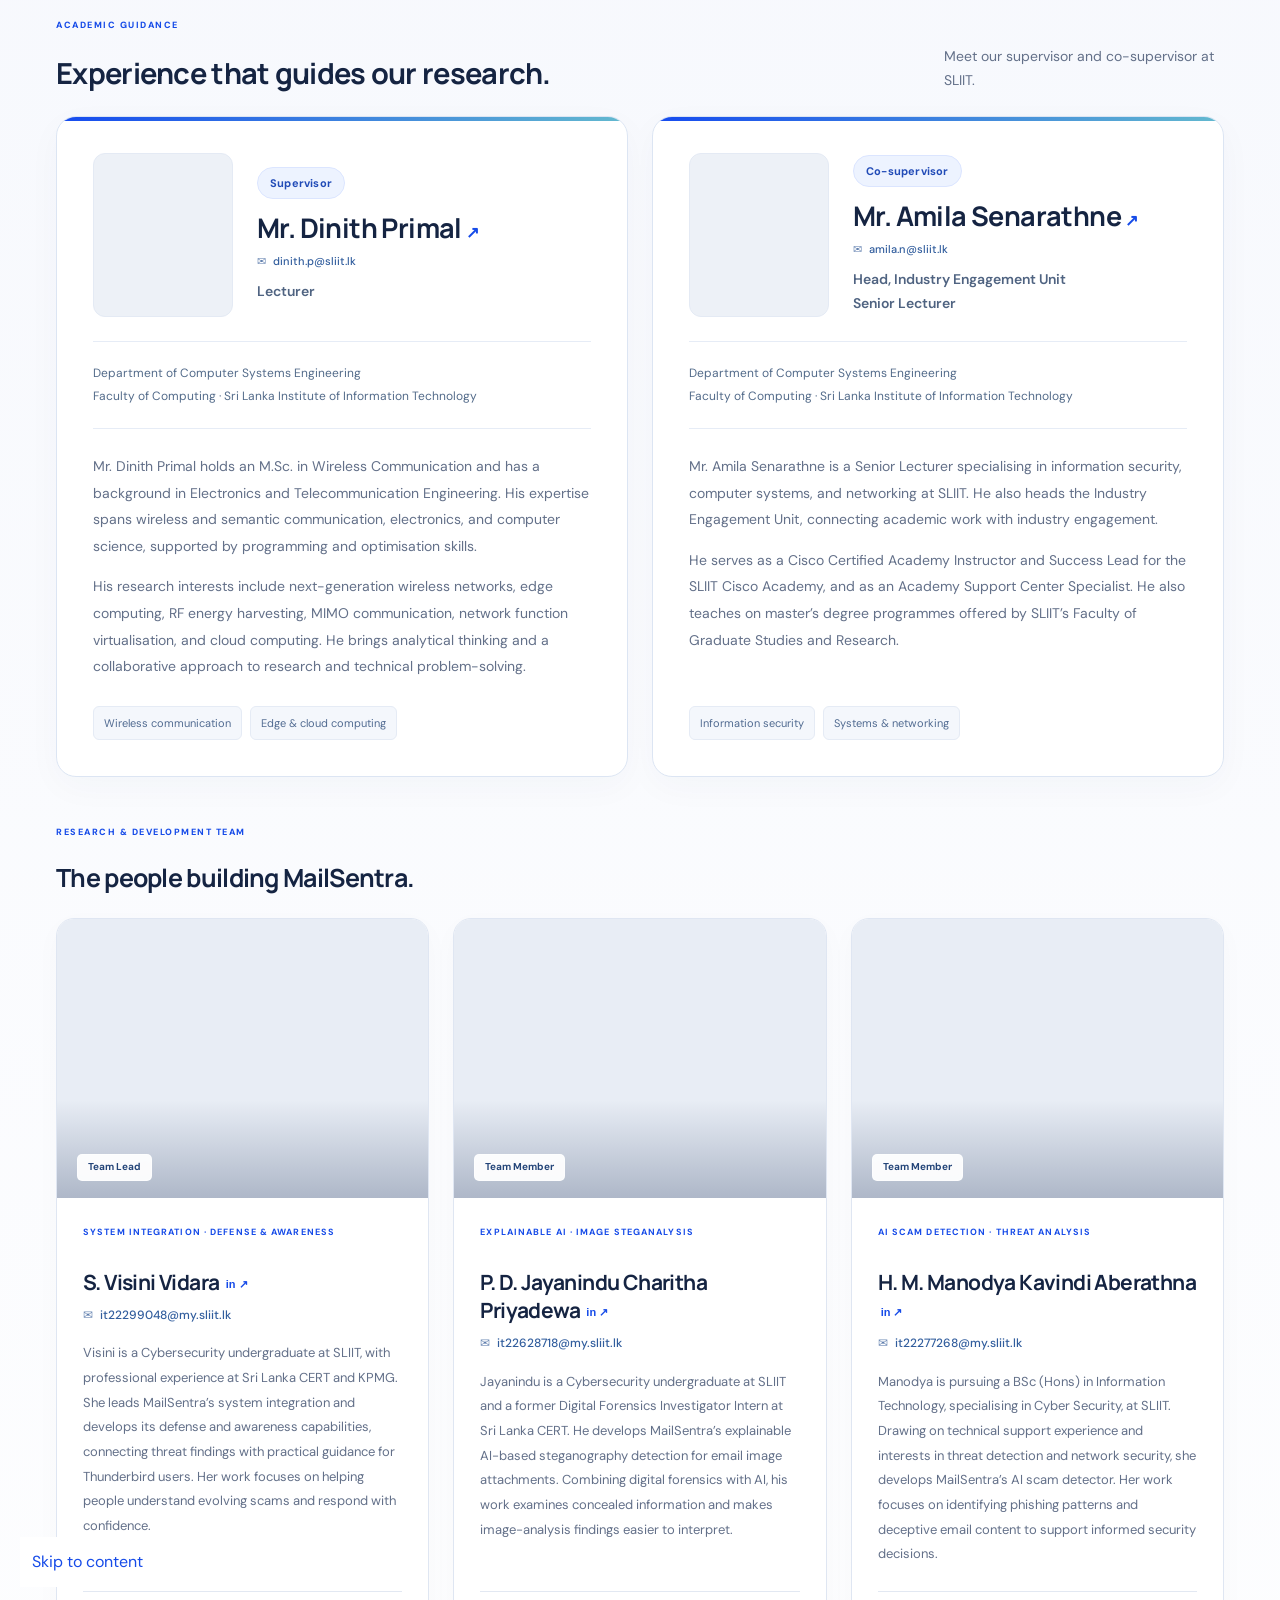
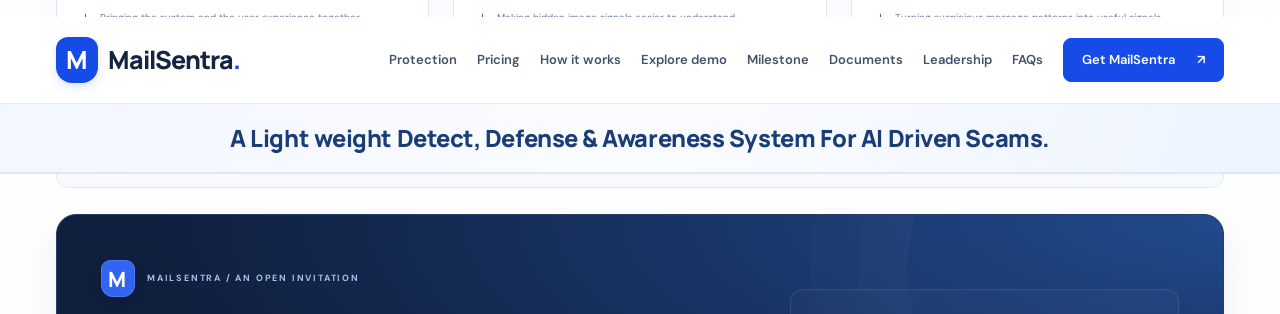
==== commit 3d7d3c65: "Replace old repository contents with updated project" ====
--- a/product/index.html
+++ b/product/index.html
@@ -1,241 +1 @@
-<!DOCTYPE html>
-<html lang="en">
-<head>
-  <meta charset="UTF-8">
-  <meta name="viewport" content="width=device-width, initial-scale=1.0">
-  <title>MailSentra | Multi-Modal Email Threat Intelligence & Steganography Defense</title>
-  <meta name="description" content="AI-powered multi-modal email security platform. Natural language threat classification, deep convolutional image steganalysis, and policy-driven defense delivered natively in Mozilla Thunderbird.">
-  <link rel="preconnect" href="https://fonts.googleapis.com">
-  <link rel="preconnect" href="https://fonts.gstatic.com" crossorigin>
-  <link href="https://fonts.googleapis.com/css2?family=JetBrains+Mono:wght@400;500;600&family=Schibsted+Grotesk:wght@400;600;700;800&display=swap" rel="stylesheet">
-  <link rel="stylesheet" href="css/product.css">
-  <link rel="icon" type="image/png" href="assets/icon32.png">
-</head>
-<body>
-
-  <!-- Top Glass Navigation -->
-  <header class="product-header">
-    <div class="site-wrap header-inner">
-      <a href="index.html" class="brand-badge">
-        <div class="logo-cube">M</div>
-        <div>
-          <div class="brand-title">MailSentra<span>.ai</span></div>
-          <div class="brand-desc">Enterprise Email Shield</div>
-        </div>
-      </a>
-
-      <nav class="product-nav">
-        <a href="#features">Capabilities</a>
-        <a href="#simulator">Live Simulator</a>
-        <a href="../index.html" class="btn-pill btn-ghost">Academic Portal ↗</a>
-      </nav>
-    </div>
-  </header>
-
-  <!-- Hero Banner -->
-  <section class="hero-section">
-    <div class="site-wrap">
-      <div class="hero-pill">
-        <span>⚡</span> Next-Gen Multi-Modal Threat Detection & Policy Defense
-      </div>
-      <h1 class="hero-heading">
-        Stop Sophisticated Attacks<br>Hidden in Plain Sight.
-      </h1>
-      <p class="hero-subheading">
-        The first email security engine that correlates transformer-based NLP, deep convolutional image steganalysis, and declarative defense policies into real-time, explainable triage inside Mozilla Thunderbird.
-      </p>
-
-      <div class="hero-cta-group">
-        <a href="#simulator" class="btn-pill btn-cyan" style="padding: 0.85rem 1.8rem; font-size: 1rem;">
-          Try Live Attack Simulator ↓
-        </a>
-        <a href="../index.html#domain" class="btn-pill btn-ghost" style="padding: 0.85rem 1.8rem; font-size: 1rem;">
-          View Research Architecture ↗
-        </a>
-      </div>
-
-      <!-- Interactive Mockup & Console Preview -->
-      <div id="simulator" class="mockup-window">
-        <div class="window-topbar">
-          <div class="window-dots">
-            <div class="window-dot red"></div>
-            <div class="window-dot yellow"></div>
-            <div class="window-dot green"></div>
-          </div>
-          <div class="window-title">MailSentra Unified Client Inspection Console — Thunderbird Add-on & Gateway Feed</div>
-          <div style="width: 48px;"></div>
-        </div>
-
-        <!-- Scenario Selector Buttons -->
-        <div style="background: rgba(14, 21, 38, 0.7); padding: 1rem 1.5rem; border-bottom: 1px solid var(--glass-border);">
-          <div class="scenario-buttons" style="margin-bottom: 0;">
-            <button class="scenario-btn active" data-scenario="scenario4">⚡ Scenario 4: Stego Escalation</button>
-            <button class="scenario-btn" data-scenario="scenario2">⚠️ Scenario 2: Spear-Phishing</button>
-            <button class="scenario-btn" data-scenario="scenario1">✓ Scenario 1: Benign Mail</button>
-            <button class="scenario-btn" data-scenario="scenario5">💥 Scenario 5: Combined Attack</button>
-            <button class="scenario-btn" data-scenario="scenario7">🛡 Scenario 7: Corrupted Attachment</button>
-          </div>
-        </div>
-
-        <div class="console-body">
-          <!-- Left: In-Client Mail & Banner Mockup -->
-          <div class="email-preview-pane">
-            <!-- Simulated In-Message MailSentra Banner -->
-            <div id="simBanner" class="warning-banner-mock rose">
-              <div class="banner-headline">
-                <span>🛡</span> <span id="simHeadline">Covert Payload Detected in Image Attachment</span>
-              </div>
-              <div id="simSub" class="banner-sub">
-                Steganography Analysis: EfficientNet-B2 flagged high-frequency spatial payload (Probability: 91.91%). Defense posture escalated.
-              </div>
-            </div>
-
-            <!-- Email Message Header -->
-            <div class="email-header-row">
-              <div><strong>Subject:</strong> <span id="simSubject">Fwd: Updated Q4 Marketing Strategy Asset</span></div>
-              <div style="margin-top: 0.35rem;"><strong>From:</strong> <span id="simFrom">colleague.design@partner-agency.com</span></div>
-              <div style="margin-top: 0.35rem;"><strong>Authentication:</strong> <span style="color: var(--green);">SPF PASS • DKIM PASS • DMARC VERIFIED</span></div>
-            </div>
-
-            <!-- Email Body Content -->
-            <div id="simBody" style="font-size: 0.95rem; line-height: 1.6; color: #e2e8f0; margin-bottom: 1.5rem;">
-              Hi team, please find attached the high-resolution logo banner for the upcoming regional product launch. Let me know if you need SVG vectors.
-            </div>
-
-            <!-- Attachment Area -->
-            <div id="simAttachmentArea" style="background: rgba(0,0,0,0.3); border: 1px dashed var(--rule); border-radius: 8px; padding: 1rem;">
-              <div style="font-size: 0.75rem; font-family: var(--mono); color: var(--graphite); margin-bottom: 0.5rem;">
-                IMAGE ATTACHMENT INSPECTED (Grad-CAM Spatial Layer)
-              </div>
-              <div style="display: flex; gap: 1rem; align-items: center;">
-                <img id="simImage" src="assets/stego_image.png" alt="Inspected Attachment" style="width: 80px; height: 80px; object-fit: cover; border-radius: 6px; border: 1px solid var(--rose);">
-                <div style="font-size: 0.85rem;">
-                  <strong style="color: #fff;">marketing_banner.png</strong>
-                  <div style="color: var(--cyan); font-family: var(--mono); font-size: 0.75rem;">SHA256: 7a9e14c... • 224x224 Scaled Tensor</div>
-                  <div style="color: var(--rose); font-size: 0.8rem; margin-top: 0.2rem;">● Steganographic Perturbations Flagged</div>
-                </div>
-              </div>
-            </div>
-          </div>
-
-          <!-- Right: Security Operations Telemetry -->
-          <div class="telemetry-pane">
-            <div class="telemetry-item">
-              <div class="telemetry-label">Composite Risk Score</div>
-              <div id="simScore" class="telemetry-value" style="color: var(--cyan);">6 / 100</div>
-              <div style="font-size: 0.75rem; color: var(--graphite); margin-top: 0.2rem;">(NLP Text Baseline Score)</div>
-            </div>
-
-            <div class="telemetry-item">
-              <div class="telemetry-label">Defense Verdict & Posture</div>
-              <div id="simVerdict" class="telemetry-value" style="color: var(--rose);">THREAT_DETECTED</div>
-              <div id="simPosture" style="font-family: var(--mono); font-size: 0.85rem; color: var(--amber); margin-top: 0.2rem;">WARNING (Escalated)</div>
-            </div>
-
-            <div class="telemetry-item">
-              <div class="telemetry-label">Matched Policy Rule</div>
-              <div id="simRule" style="font-size: 0.95rem; font-weight: 600; color: #fff; margin-top: 0.25rem;">RULE-012 (Stego Attachment Confirmed)</div>
-              <div style="font-size: 0.75rem; color: var(--graphite);">c2-defense-policy v1.5.0</div>
-            </div>
-
-            <div class="telemetry-item">
-              <div class="telemetry-label">Image Steganalysis Probability</div>
-              <div id="simStego" class="telemetry-value" style="color: var(--rose);">91.91%</div>
-              <div style="font-size: 0.75rem; color: var(--graphite);">EfficientNet-B2 Transfer Backbone</div>
-            </div>
-
-            <div class="telemetry-item">
-              <div class="telemetry-label">End-to-End Pipeline Latency</div>
-              <div id="simLatency" class="telemetry-value" style="color: var(--green);">1006.9 ms</div>
-              <div style="font-size: 0.75rem; color: var(--graphite);">CPU-Only Real-time Execution</div>
-            </div>
-          </div>
-        </div>
-      </div>
-    </div>
-  </section>
-
-  <!-- Core Product Capabilities -->
-  <section id="features" class="features-section">
-    <div class="site-wrap">
-      <div class="section-head">
-        <div class="section-eyebrow">Enterprise-Grade Architecture</div>
-        <h2 class="section-h2">Designed for High-Assurance Email Defense</h2>
-        <p class="section-p">
-          By dismantling the technical silos between NLP threat categorization and computer vision steganalysis, MailSentra neutralizes attacks that conventional secure email gateways cannot see.
-        </p>
-      </div>
-
-      <div class="feature-cards">
-        <div class="feature-card">
-          <div class="feature-icon">✉</div>
-          <h3 class="feature-title">NLP Linguistic Triage (C1)</h3>
-          <p class="feature-desc">
-            Fine-tuned DistilBERT transformer models coupled with SPF/DKIM authentication verification, 226k+ malicious URL threat intel feeds, and stylometric AI text profiling.
-          </p>
-        </div>
-
-        <div class="feature-card">
-          <div class="feature-icon">👁</div>
-          <h3 class="feature-title">Visual Steganalysis & Grad-CAM (C3)</h3>
-          <p class="feature-desc">
-            Deep convolutional neural networks (EfficientNet-B2) detect data hidden across pixel arrays, generating localized visual heatmaps to confirm payload carrier integrity.
-          </p>
-        </div>
-
-        <div class="feature-card">
-          <div class="feature-icon">⚖</div>
-          <h3 class="feature-title">Declarative Defense Policy (C2)</h3>
-          <p class="feature-desc">
-            18-rule declarative decision engine mapping multi-modal evidence into calibrated postures (Informational to High Protection) without volatile neural fusion.
-          </p>
-        </div>
-
-        <div class="feature-card">
-          <div class="feature-icon">🛡</div>
-          <h3 class="feature-title">Never-Fail-Open Guarantee</h3>
-          <p class="feature-desc">
-            Zero speculative clean ratings. If attachment processing crashes or times out, the platform issues an explicit <code>partial</code> status with active warnings.
-          </p>
-        </div>
-
-        <div class="feature-card">
-          <div class="feature-icon">🎓</div>
-          <h3 class="feature-title">Evidence-Grounded Awareness</h3>
-          <p class="feature-desc">
-            Generates contextual, plain-language explanations of threat mechanisms at the moment of reading, while tracking longitudinal employee vulnerability progression over time.
-          </p>
-        </div>
-
-        <div class="feature-card">
-          <div class="feature-icon">🔌</div>
-          <h3 class="feature-title">Native Mail Client Extension</h3>
-          <p class="feature-desc">
-            Seamlessly integrated with Mozilla Thunderbird WebExtension standard, delivering immediate warnings and interactive Grad-CAM inspection panels in the user's workflow.
-          </p>
-        </div>
-      </div>
-    </div>
-  </section>
-
-  <!-- Product Footer -->
-  <footer class="product-footer">
-    <div class="site-wrap">
-      <div class="footer-top">
-        <div>
-          <div style="font-weight: 700; color: #fff; font-size: 1.2rem;">MailSentra Enterprise</div>
-          <p style="margin-top: 0.25rem;">Multi-Modal Email Threat Intelligence & Steganography Shield</p>
-        </div>
-        <div style="display: flex; gap: 1.5rem;">
-          <a href="../index.html" style="color: var(--cyan); text-decoration: none;">Academic Research Portal ↗</a>
-        </div>
-      </div>
-      <div style="border-top: 1px solid var(--rule); padding-top: 1.5rem; text-align: center; font-size: 0.8rem;">
-        © 2026 MailSentra Research Group. All models and integration contracts empirically verified.
-      </div>
-    </div>
-  </footer>
-
-  <script src="js/product.js"></script>
-</body>
-</html>
+<!DOCTYPE html><html lang="en"><head><meta charset="utf-8"><meta name="viewport" content="width=device-width, initial-scale=1"><meta http-equiv="refresh" content="0;url=../index.html#demo"><title>MailSentra | Explore the demo</title><link rel="stylesheet" href="../css/commercial.css"></head><body><main class="container legal"><h1>Explore MailSentra</h1><p>The product experience is now part of the main website.</p><a class="button" href="../index.html#demo">Open the interactive demo →</a></main></body></html>
--- a/css/commercial.css
+++ b/css/commercial.css
@@ -0,0 +1,107 @@
+@import url('https://fonts.googleapis.com/css2?family=DM+Sans:wght@400;500;600;700&family=Manrope:wght@400;500;600;700;800&display=swap');
+:root{--blue:#164be8;--blue-dark:#123bb2;--ink:#152442;--muted:#637089;--line:#e2e8f2;--pale:#f4f7fd;--radius:18px}*{box-sizing:border-box}html{scroll-behavior:smooth;scroll-padding-top:100px}body{margin:0;background:#fff;color:var(--ink);font:16px/1.65 'DM Sans',sans-serif}h1,h2,h3,.brand{font-family:Manrope,sans-serif;line-height:1.2}h1,h2,h3,p{margin-top:0}a{color:var(--blue);text-decoration:none}button,input{font:inherit}button,a,input,summary{-webkit-tap-highlight-color:transparent}button,a,summary{touch-action:manipulation}button{cursor:pointer}a:focus-visible,button:focus-visible,input:focus-visible,summary:focus-visible{outline:3px solid #ffb84c;outline-offset:5px}button:disabled{cursor:wait;opacity:.6}[hidden]{display:none!important}.container{max-width:1240px;margin:auto;padding:0 36px}.header{position:sticky;top:0;z-index:20;background:#ffffffed;backdrop-filter:blur(15px);border-bottom:1px solid var(--line)}.header-inner{display:flex;align-items:center;justify-content:space-between;min-height:86px;gap:24px}.brand{display:inline-flex;align-items:center;gap:10px;font-size:25px;font-weight:800;color:var(--ink);letter-spacing:-1px}.brand-dot{color:var(--blue);margin-left:-10px}.brand-mark{display:inline-flex;justify-content:center;align-items:center;position:relative;flex-shrink:0;width:42px;height:46px;background:var(--blue);color:#fff;font-size:25px;border-radius:12px 12px 16px 16px;box-shadow:0 4px 10px #164be825;letter-spacing:-2px;padding-right:2px}.brand-mark.compact{width:35px;height:38px;font-size:22px}.header nav{display:flex;align-items:center;gap:28px}.header nav>a{font-size:13px;font-weight:600;color:#43516b}.header nav>a:hover{color:var(--blue)}.button{display:inline-flex;align-items:center;justify-content:center;gap:22px;background:var(--blue);color:#fff!important;padding:15px 25px;border:1px solid var(--blue);border-radius:8px;font-size:14px;font-weight:700;transition:background .2s,transform .2s;line-height:1.5}.button:hover{background:var(--blue-dark);transform:translateY(-2px)}.button.secondary{background:#fff;color:var(--ink)!important;border-color:#d9e1ef}.button.secondary:hover{background:var(--pale)}.button.small{padding:11px 18px}.button.full{width:100%;justify-content:space-between}.menu-toggle{display:none;background:none;border:1px solid var(--line);border-radius:8px;padding:5px 13px;font-size:23px}.skip-link{position:fixed;top:-80px;left:20px;background:#fff;padding:12px;z-index:100}.skip-link:focus{top:10px}.hero{position:relative;background:radial-gradient(ellipse at 90% 40%,#e4edff 0%,#f6f9ff 40%,#fff 75%);overflow:hidden}.hero-grid{display:grid;grid-template-columns:1fr 1fr;align-items:center;gap:54px;padding-top:94px;padding-bottom:105px}.eyebrow{font-size:10px;font-weight:800;letter-spacing:1.8px;color:var(--blue);margin-bottom:22px;display:flex;align-items:center;gap:9px}.status-dot{width:7px;height:7px;border-radius:100%;background:var(--blue);box-shadow:0 0 0 4px #164be812}.hero h1{font-size:clamp(38px,4.2vw,59px);font-weight:800;letter-spacing:-2.8px;line-height:1.13;margin-bottom:25px}.hero h1>span{color:var(--blue)}.lead{font-size:17px;line-height:1.85;color:var(--muted);max-width:480px}.actions{display:flex;flex-wrap:wrap;gap:12px;margin-top:31px}.hero-notes{display:flex;flex-wrap:wrap;gap:20px;margin-top:26px;font-size:11px;color:var(--muted)}.hero-notes span:before{content:'✓';color:var(--blue);margin-right:7px}.hero-visual{position:relative;min-width:0}.orbit{position:absolute;border:1px solid #164be80c;border-radius:50%;width:580px;height:580px;top:-65px;left:-30px;pointer-events:none}.orbit-two{width:460px;height:460px;top:-10px;left:30px}.mail-window{position:relative;transform:rotate(-2deg);border:1px solid #dae3f4;border-radius:14px;background:#fff;box-shadow:0 25px 65px #1b3b781a;overflow:hidden}.window-bar{display:flex;justify-content:space-between;gap:12px;padding:12px 17px;background:#f6f8fc;border-bottom:1px solid var(--line);font-size:9px;color:#8c98aa}.window-dots{color:#b6c4db;letter-spacing:2px;font-size:8px}.mail-content{padding:25px}.mail-subject{font-weight:800;font-size:16px;margin-bottom:20px}.sender{display:flex;align-items:center;gap:10px}.avatar{width:32px;height:32px;background:#edf1f8;border-radius:50%;display:grid;place-items:center;color:#8794ab}.sender b{display:block;font-size:10px}.sender small{display:block;font-size:9px;color:var(--muted)}.time{font-size:9px;color:var(--muted);margin-left:auto}.email-lines{font-size:11px;color:#6b7689;padding:22px 0}.email-lines p{margin:0 0 6px}.fake-link{color:var(--blue);text-decoration:underline}.inspection{background:#f4f7ff;border:1px solid #dce5ff;border-radius:9px;padding:17px}.inspection-top{display:flex;align-items:center;gap:7px;font-size:9px;margin-bottom:16px}.mini-shield{background:var(--blue);color:#fff;border-radius:4px;padding:2px 5px;font-weight:bold}.demo-chip{margin-left:auto;color:var(--muted);font-size:8px;background:#fff;padding:1px 6px;border-radius:4px}.warning-title{font-size:11px;font-weight:800}.warning-title>span{display:inline-grid;place-items:center;border-radius:50%;width:16px;height:16px;background:#fff0d1;color:#a66c08;margin-right:4px}.inspection p{font-size:10px;color:#64718a;margin:8px 0 12px}.evidence-tags{display:flex;gap:5px;flex-wrap:wrap}.evidence-tags>span{font-size:8px;color:#5471a8;background:#fff;padding:3px 7px;border:1px solid #e2e9f8;border-radius:4px}.safe-step{font-size:8px;border-top:1px solid #dce5f7;margin-top:12px;padding-top:10px;color:#6c7b95}.safe-step>b{display:block;font-size:9px;color:var(--blue);margin-top:3px}.floating-note{position:absolute;right:-18px;bottom:-30px;background:#fff;box-shadow:0 14px 35px #15244215;border:1px solid #e4eaf5;border-radius:11px;display:flex;align-items:center;gap:12px;padding:14px 19px;transform:rotate(1deg)}.floating-note>span{background:#e9f7ef;color:#278553;display:grid;place-items:center;width:28px;height:28px;border-radius:50%}.floating-note b,.floating-note small{display:block;font-size:10px}.floating-note small{font-size:9px;color:var(--muted);margin-top:3px}.context-strip{border-block:1px solid var(--line);background:#fff}.context-strip>.container{display:flex;align-items:center;justify-content:space-between;gap:20px;padding-top:25px;padding-bottom:25px}.context-strip span{font-size:9px;letter-spacing:1.5px;color:#8d99ac;font-weight:700}.context-strip b{font-size:12px;font-weight:600}.context-strip i{font-style:normal;color:#a4b5d7}.section{padding:95px 0}.section-heading{display:flex;justify-content:space-between;align-items:flex-end;gap:50px;margin-bottom:44px}.section-heading>p{max-width:420px;margin-bottom:6px;color:var(--muted);font-size:14px}h2{font-size:clamp(29px,3.1vw,42px);font-weight:800;letter-spacing:-1.6px;margin-bottom:18px}.section-heading h2{margin:0}.feature-grid{display:grid;grid-template-columns:repeat(3,1fr);gap:20px}.feature{border:1px solid var(--line);border-radius:var(--radius);padding:30px;position:relative;background:#fff}.feature.featured{background:#f5f8ff;border-color:#ceddff}.feature-icon{display:grid;place-items:center;width:43px;height:43px;border-radius:12px;background:#eef3ff;color:var(--blue);font-size:24px;margin-bottom:30px}.feature-number{position:absolute;top:40px;right:25px;color:#8998b2;font-size:9px;letter-spacing:1px}.feature h3{font-size:19px;letter-spacing:-.6px}.feature p{font-size:13px;color:var(--muted);line-height:1.85}.feature-detail{font-size:9px;color:#7182a0;padding-top:20px;border-top:1px solid var(--line);margin-top:25px}.image-feature{margin-top:24px;display:grid;grid-template-columns:1fr 1.7fr;gap:45px;align-items:center;border:1px solid var(--line);border-radius:var(--radius);overflow:hidden;background:#fbfcff}.image-feature>div:last-child{padding:25px 45px 25px 0}.image-feature h3{font-size:25px;letter-spacing:-.8px}.image-feature p{font-size:13px;color:var(--muted);max-width:590px}.fine-print{font-size:11px!important;color:#7a879d!important;line-height:1.7}.image-art{background:radial-gradient(ellipse at center,#dae5ff,#f0f5ff);min-height:260px;display:flex;flex-direction:column;align-items:center;justify-content:center}.pixel-image{width:135px;height:135px;position:relative;border-radius:12px;background:linear-gradient(145deg,transparent 35%,#a6bdf5 35%,#c8d9ff 58%,#8eacee 58%),#e3ebff;box-shadow:0 10px 25px #345aaf20;border:5px solid white;transform:rotate(-6deg);overflow:hidden}.pixel-image>span{position:absolute;top:7px;left:7px;font-size:9px;color:#3e63a7;background:#ffffffa6;padding:1px 5px;border-radius:3px}.pixel-focus{position:absolute;width:49px;height:49px;right:12px;bottom:22px;background:radial-gradient(#ffbe6677,#eb7a7633,transparent);border:1px solid #527df0;border-radius:4px}.scan-line{position:absolute;top:42%;height:1px;width:100%;background:var(--blue);box-shadow:0 -10px 20px #164be84a}.image-caption{font-size:8px;color:#7087b8;letter-spacing:1.4px;margin-top:18px}.workflow-section{background:var(--pale);border-block:1px solid var(--line)}.steps{padding:0;list-style:none;display:grid;grid-template-columns:repeat(3,1fr);gap:55px;margin:45px 0}.steps li>span{display:grid;place-items:center;width:35px;height:35px;border-radius:50%;background:#fff;border:1px solid #d6e1f6;color:var(--blue);font-size:11px;font-weight:700;margin-bottom:22px}.steps h3{font-size:18px}.steps p{font-size:13px;color:var(--muted)}.compatibility{display:flex;gap:16px;background:#fff;border:1px solid var(--line);border-radius:10px;padding:20px 25px}.compat-icon{color:var(--blue);font-size:22px}.compatibility b{font-size:12px}.compatibility p{font-size:11px;color:var(--muted);margin:5px 0 0}.center-heading{text-align:center;max-width:730px;margin:0 auto 30px}.center-heading .eyebrow{justify-content:center}.center-heading>p{font-size:14px;color:var(--muted)}.scenario-tabs{display:flex;justify-content:center;flex-wrap:wrap;gap:8px;margin:35px 0 24px}.scenario-tabs button{border:1px solid var(--line);border-radius:7px;background:#fff;color:var(--muted);font-size:12px;padding:10px 16px}.scenario-tabs button[aria-pressed=true]{color:var(--blue);border-color:#b5c8ff;background:#eef3ff}.demo-console{display:grid;grid-template-columns:1fr 1fr;border:1px solid #dbe3f2;border-radius:var(--radius);overflow:hidden;box-shadow:0 12px 35px #243f7108}.demo-email,.demo-result{padding:32px;min-width:0}.demo-email{background:#fbfcff;display:flex;flex-direction:column}.console-label{font-size:9px;letter-spacing:1px;color:#91a0b9;font-weight:700;display:flex;justify-content:space-between;gap:10px;margin-bottom:35px}.console-label>span{font-weight:400;letter-spacing:0}.demo-email h3{font-size:20px}.demo-from{font-size:11px;color:var(--muted);border-bottom:1px solid var(--line);padding-bottom:23px;overflow-wrap:anywhere}.demo-email>p{font-size:13px;color:#68758c;margin:25px 0;line-height:1.9}.demo-attachment{display:flex;align-items:center;gap:12px;border:1px dashed #c9d7f1;background:#f1f5fe;border-radius:8px;padding:13px;margin-bottom:18px}.demo-attachment>span{font-size:28px;color:var(--blue)}.demo-attachment b,.demo-attachment small{display:block;font-size:11px}.demo-attachment small{font-size:9px;color:var(--muted)}.demo-footer{font-size:9px;color:#9aa6b9;margin-top:auto;padding-top:20px}.demo-result{border-left:1px solid var(--line)}.result-status{display:inline-block;background:#fff2d6;color:#9b6200;font-size:10px;border-radius:5px;padding:3px 8px;font-weight:600;margin-bottom:15px}.result-status.clean{background:#e9f6ef;color:#22734a}.demo-result h3{font-size:22px;letter-spacing:-.5px}.demo-result>p{font-size:13px;color:var(--muted)}.demo-result ul{list-style:none;padding:0;margin:20px 0;font-size:11px}.demo-result li{padding:7px 0;border-bottom:1px solid #edf0f6}.demo-result li:before{content:'↳';color:var(--blue);margin-right:10px}.next-action{padding:16px;background:#f0f5ff;border-radius:8px}.next-action>span{font-size:9px;letter-spacing:1px;color:var(--blue);font-weight:700}.next-action p{font-size:12px;margin:6px 0 0;color:#375184}.start-section{background:#101f3e;color:#fff;position:relative}.start-grid{display:grid;grid-template-columns:1fr 1fr;gap:100px;align-items:center}.start-section .eyebrow{color:#a2baff}.start-section h2{font-size:48px;letter-spacing:-2px}.start-section .lead{font-size:15px;color:#a8b5d0}.registration-benefits{margin:35px 0}.registration-benefits>div{display:flex;gap:17px;align-items:flex-start;margin:21px 0}.registration-benefits>div>span{display:grid;place-items:center;width:30px;height:30px;border:1px solid #334467;border-radius:8px;font-size:10px;color:#a8bfff}.registration-benefits p{margin:0}.registration-benefits b,.registration-benefits small{display:block;font-size:13px}.registration-benefits small{font-size:11px;color:#95a4c1;margin-top:3px}.signup-card{border-radius:18px;background:#fff;color:var(--ink);padding:32px;box-shadow:0 30px 70px #0003}.signup-heading{display:flex;gap:14px;align-items:center;margin-bottom:23px}.signup-heading h3{font-size:18px;margin:0 0 5px;letter-spacing:-.5px}.signup-heading p{font-size:11px;color:var(--muted);margin:0}.availability{font-size:11px;line-height:1.8;background:#f4f7ff;border:1px solid #e1e9f9;border-radius:7px;padding:12px;margin-bottom:20px;color:#52678f}.availability.ready{background:#ecf8f0;color:#28714b;border-color:#cce8d6}fieldset{padding:0;border:0;margin:0;min-width:0}fieldset:disabled{opacity:.55}label{display:block;font-size:11px;font-weight:600;margin:15px 0 6px}input:not([type=checkbox]){display:block;width:100%;background:#fcfdff;border:1px solid #dce3ef;border-radius:7px;padding:11px 12px;font-size:12px;color:var(--ink)}input::placeholder{color:#9aa5b8}.consent{display:flex;align-items:flex-start;gap:8px;font-weight:400;font-size:10px;color:var(--muted);margin:18px 0 22px;line-height:1.7}.consent input{accent-color:var(--blue);margin:3px 0 0}.consent a{text-decoration:underline}.form-footnote{font-size:9px;color:#8d99ad;text-align:center;margin:12px 0 0}#registration-feedback{font-size:12px;color:#a74231;margin-top:12px}#download-success p{font-size:13px;color:var(--muted);overflow-wrap:anywhere}.faq-grid{display:grid;grid-template-columns:1fr 1.4fr;gap:90px}.faq-grid>div>p{font-size:14px;color:var(--muted)}.text-link{font-size:12px;font-weight:700;display:inline-block;margin-top:18px}.faq-list details{border-bottom:1px solid var(--line)}summary{font-size:13px;font-weight:700;padding:20px 25px 20px 0;cursor:pointer;position:relative;list-style:none}summary::-webkit-details-marker{display:none}summary:after{content:'+';position:absolute;right:3px;color:#7891be;font-size:18px;top:15px}details[open] summary:after{content:'−'}details p{font-size:12px;color:var(--muted);padding-right:25px;margin-bottom:20px;line-height:1.9}.closing{padding:43px 0;background:#f1f5ff;border-block:1px solid var(--line)}.closing>.container{display:flex;justify-content:space-between;align-items:center;gap:30px}.closing .eyebrow{font-size:8px;margin-bottom:10px}.closing h2{font-size:26px;letter-spacing:-.8px;margin:0}footer{padding:50px 0 20px}.footer-top{display:grid;grid-template-columns:1fr 1.2fr 1.4fr;align-items:start;gap:25px}.footer-top>p{font-size:11px;color:var(--muted);line-height:1.9}.footer-top>div{display:flex;gap:18px;justify-content:flex-end;flex-wrap:wrap}.footer-top>div>a{font-size:10px;color:var(--muted)}.footer-bottom{border-top:1px solid var(--line);padding-top:20px;margin-top:25px;display:flex;justify-content:space-between;gap:20px;font-size:9px;color:#8b97ab}.legal{max-width:800px;padding-top:70px;padding-bottom:90px}.legal h1{font-size:40px;letter-spacing:-1px}.legal h2{font-size:21px;letter-spacing:-.5px;margin-top:32px}.legal p,.legal li{color:var(--muted);font-size:14px}.legal .back-link{display:inline-block;margin-bottom:30px;font-size:13px}
+@media(min-width:1500px){.hero-grid{padding-top:110px;padding-bottom:125px}}@media(max-width:1000px){.header nav{gap:17px}.hero-grid{gap:30px}.hero h1{font-size:44px}.container{padding-left:26px;padding-right:26px}.start-grid{gap:45px}.faq-grid{gap:45px}.feature{padding:23px}.feature-number{right:20px}.hero-notes{gap:12px;font-size:9px}.image-feature{gap:25px}.footer-top{grid-template-columns:1fr 1fr}.footer-top>div{grid-column:1/-1;justify-content:flex-start}.mail-content{padding:20px}.floating-note{right:0}.header .brand{font-size:23px}}@media(max-width:760px){html{scroll-padding-top:90px}.header-inner{min-height:73px}.menu-toggle{display:block}.header nav{display:none;position:absolute;top:72px;left:0;right:0;background:#fff;border-bottom:1px solid var(--line);padding:20px 26px;align-items:stretch;box-shadow:0 15px 20px #15244208}.header nav.open{display:flex;flex-direction:column;gap:18px}.hero-grid{grid-template-columns:1fr;padding-top:55px;padding-bottom:70px;gap:55px}.hero h1{font-size:clamp(36px,8vw,52px);letter-spacing:-1.8px}.hero-copy{max-width:540px}.hero .lead{font-size:16px}.hero-visual{max-width:500px;width:100%;margin:0 auto}.floating-note{bottom:-20px}.context-strip>.container{justify-content:center;flex-wrap:wrap;gap:12px 20px;padding-top:20px;padding-bottom:20px}.context-strip span{width:100%;text-align:center}.context-strip b{font-size:10px}.section{padding:65px 0}.section-heading{display:block;margin-bottom:30px}.section-heading>p{margin:20px 0 0;max-width:600px}.feature-grid{grid-template-columns:1fr}.feature{padding:26px}.feature-icon{margin-bottom:22px}.feature-detail{margin-top:17px;padding-top:15px}.image-feature{grid-template-columns:1fr;gap:0}.image-art{min-height:215px}.image-feature>div:last-child{padding:27px}.steps{grid-template-columns:1fr;gap:22px}.steps li{position:relative;padding-left:55px}.steps li>span{position:absolute;left:0;top:0}.steps p{margin-bottom:0}.compatibility{padding:18px}.center-heading{text-align:left}.center-heading .eyebrow{justify-content:flex-start}.demo-console{grid-template-columns:1fr}.demo-result{border-left:0;border-top:1px solid var(--line)}.demo-email,.demo-result{padding:25px}.console-label{margin-bottom:25px}.scenario-tabs{justify-content:flex-start}.scenario-tabs button{font-size:10px;padding:9px 12px}.start-grid{grid-template-columns:1fr;gap:30px}.start-section h2{font-size:40px}.signup-card{padding:24px}.faq-grid{grid-template-columns:1fr;gap:20px}.closing>.container{align-items:flex-start;flex-direction:column;gap:23px}.closing h2{font-size:24px}.footer-top{grid-template-columns:1fr}.footer-top>div{gap:22px}.footer-bottom{flex-direction:column;gap:8px}.hero-notes{font-size:10px}.eyebrow{font-size:9px}h2{font-size:32px}}@media(prefers-reduced-motion:reduce){html{scroll-behavior:auto}*,*:before,*:after{transition:none!important;animation:none!important}}
+
+#pairing-success>p{font-size:13px;color:var(--muted)}.key-copy-row{display:flex;gap:8px;align-items:stretch;margin-top:8px}.key-copy-row input{min-width:0;font-family:monospace;font-size:12px!important;background:#f0f5ff!important}.key-copy-row .button{flex-shrink:0;padding:11px 15px;font-size:12px}#copy-feedback{color:var(--blue)!important;font-size:12px!important;min-height:20px}#pairing-success:focus{outline:none}@media(max-width:480px){.key-copy-row{flex-direction:column}.key-copy-row .button{justify-content:center}}
+
+/* Leadership profiles */
+.leadership-section{background:linear-gradient(180deg,#f6f8fd,#fff);border-top:1px solid var(--line)}
+.leadership-section .section-heading{align-items:center}.leadership-section .section-heading h2{max-width:650px}.leadership-section .section-heading>p{max-width:360px}
+.leadership-grid{display:grid;grid-template-columns:repeat(3,minmax(0,1fr));gap:24px;align-items:stretch}
+.leader-card{background:#fff;border:1px solid #dfe6f2;border-radius:18px;overflow:hidden;display:flex;flex-direction:column;box-shadow:0 8px 28px #15244206;transition:box-shadow .2s,border-color .2s}
+.leader-card:hover,.leader-card:focus-within{border-color:#b9ccf8;box-shadow:0 15px 36px #164be812}
+.leader-photo{position:relative;aspect-ratio:4/3;overflow:hidden;background:#e8edf5}.leader-photo:after{content:'';position:absolute;inset:65% 0 0;background:linear-gradient(transparent,#11264f45);pointer-events:none}
+.leader-photo img{display:block;width:100%;height:100%;object-fit:cover;object-position:50% 37%}.leader-photo .portrait-jayanindu{object-position:50% 18%}.leader-photo .portrait-manodya{object-position:50% 18%}
+.leader-badge{position:absolute;bottom:17px;left:20px;z-index:1;background:#ffffffed;border:1px solid #ffffff99;border-radius:5px;padding:4px 10px;font-size:10px;font-weight:700;color:#244579;backdrop-filter:blur(8px)}
+.leader-content{padding:26px;display:flex;flex-direction:column;flex:1;min-width:0}.leader-specialty{font-size:9px;font-weight:700;letter-spacing:1.1px;color:var(--blue);min-height:34px;line-height:1.8}
+.leader-content h3{font-size:21px;letter-spacing:-.6px;line-height:1.35;min-height:85px;margin:10px 0 17px}.leader-content h3 a{color:var(--ink);text-decoration:none}.leader-content h3 a:hover{color:var(--blue);text-decoration:underline;text-decoration-thickness:1px;text-underline-offset:4px}
+.linkedin-mark{display:inline-flex;align-items:center;gap:4px;vertical-align:middle;font-family:Arial,sans-serif;font-size:11px;letter-spacing:0;color:var(--blue);font-weight:700;white-space:nowrap;margin-left:3px}
+.leader-content>p{font-size:13px;color:var(--muted);line-height:1.9;margin-bottom:24px}.leader-focus{border-top:1px solid var(--line);padding-top:17px;margin-top:auto;display:flex;gap:9px;color:#667b9d;font-size:10px;line-height:1.8}.leader-focus>span{color:var(--blue)}
+.leadership-note{margin-top:32px;padding:27px 30px;border:1px solid var(--line);background:#f7f9fe;border-radius:12px;display:grid;grid-template-columns:1fr 2fr;gap:36px}.leadership-note .eyebrow{font-size:8px;margin-bottom:10px;display:block}.leadership-note h3{font-size:19px;letter-spacing:-.4px;margin-bottom:0}.leadership-note p{font-size:12px;color:var(--muted);line-height:1.9;margin-bottom:8px}.leadership-note p:last-child{margin-bottom:0}.leadership-note strong{font-weight:600;color:#405675}
+@media(min-width:761px) and (max-width:1100px){.header nav{gap:16px}.header nav>a{font-size:12px}.leader-content{padding:21px}.leader-content h3{font-size:19px}.leadership-grid{gap:18px}}
+@media(min-width:761px) and (max-width:940px){.header-inner{flex-wrap:wrap;justify-content:center;padding-top:14px;padding-bottom:14px;gap:13px}.header nav{justify-content:center;width:100%;gap:24px}html{scroll-padding-top:145px}}
+@media(max-width:760px){.leadership-grid{grid-template-columns:1fr;gap:24px}.leader-content h3{min-height:0;font-size:24px}.leader-specialty{min-height:0}.leader-photo{aspect-ratio:4/3}.leader-content{padding:25px}.leadership-note{grid-template-columns:1fr;gap:18px;padding:24px}.leadership-section .section-heading>p{max-width:none}}
+
+/* Community invitation and product next steps. */
+.leadership-invitation{position:relative;isolation:isolate;overflow:hidden;display:grid;grid-template-columns:minmax(0,1.65fr) minmax(260px,1fr);gap:48px;align-items:center;padding:45px 44px;margin-top:26px;background:radial-gradient(ellipse at 100% 0%,#214a8d 0%,transparent 65%),#101f3e;color:#fff;border:1px solid #273f68;border-radius:20px;box-shadow:0 16px 36px #10224612}
+.leadership-invitation:before{content:'';position:absolute;z-index:-1;right:-95px;top:-150px;width:410px;height:410px;border:1px solid #ffffff0c;border-radius:50%;box-shadow:0 0 0 48px #ffffff03,0 0 0 96px #ffffff02;pointer-events:none}
+.invitation-brand{display:flex;align-items:center;gap:12px;margin-bottom:25px;font-size:9px;letter-spacing:1.8px;font-weight:700;color:#a9bfe9}.invitation-symbol{display:grid;place-items:center;width:34px;height:37px;flex-shrink:0;background:#3264ef;border:1px solid #7198ff66;border-radius:9px 9px 12px 12px;font:800 21px Manrope,sans-serif;color:#fff;box-shadow:0 4px 12px #0002}
+.leadership-invitation h3{font-size:clamp(29px,3vw,39px);line-height:1.2;letter-spacing:-1.2px;margin:0 0 20px;color:#fff}.leadership-invitation h3>span{color:#a7c2ff}.leadership-invitation .invitation-copy>p{font-size:14px;line-height:1.9;margin:0;max-width:590px;color:#bbc9e0}.invitation-audience{font-size:10px;letter-spacing:.3px;color:#9db1d1;margin-top:22px;padding-top:18px;border-top:1px solid #ffffff14;max-width:530px}
+.invitation-next{padding:27px 24px;background:#ffffff06;border:1px solid #ffffff18;border-radius:13px;backdrop-filter:blur(8px)}.invitation-next-label{display:block;color:#a7bce2;font-size:9px;font-weight:700;letter-spacing:1.6px;margin-bottom:18px}.invitation-primary{width:100%;justify-content:space-between;background:#fff;border-color:#fff;color:#173c9c!important;font-size:12px;padding:14px 16px;gap:12px;box-shadow:0 5px 18px #00000012}.invitation-primary:hover{background:#eaf0ff;border-color:#eaf0ff}.invitation-demo{display:flex;align-items:center;justify-content:center;gap:9px;padding:16px 0;color:#dce6fa;font-size:11px;font-weight:600}.invitation-demo:hover{color:#fff;text-decoration:underline;text-underline-offset:5px}.invitation-play{font-size:18px;font-weight:400}.leadership-invitation .invitation-next>p{font-size:10px;line-height:1.9;margin:2px 0 0;padding-top:15px;border-top:1px solid #ffffff14;color:#91a8ca}
+@media(max-width:1000px){.leadership-invitation{gap:28px;padding:32px}.invitation-next{padding:23px 18px}}@media(max-width:760px){.leadership-invitation{grid-template-columns:1fr;gap:28px;padding:29px 24px;border-radius:16px}.leadership-invitation h3{font-size:31px}.invitation-brand{font-size:8px;letter-spacing:1.2px}.invitation-next{padding:23px}.leadership-invitation .invitation-copy>p{font-size:14px}}
+
+/* Research document library */
+.documents-section{background:#f7f9fd;border-top:1px solid var(--line)}.documents-section .section-heading{align-items:center}.documents-section .section-heading>p{max-width:370px}
+.document-library-bar{display:flex;align-items:center;justify-content:space-between;gap:16px;margin-bottom:18px;color:#7988a0;font-size:11px}.library-label{font-size:10px;letter-spacing:1.3px;font-weight:700;color:#526887;display:flex;align-items:center;gap:9px}.library-label>span{font-size:19px;color:var(--blue)}
+.document-feature{display:grid;grid-template-columns:minmax(0,1.4fr) minmax(270px,1fr);gap:30px;background:#fff;border:1px solid #dce5f4;border-radius:19px;overflow:hidden;margin-bottom:22px;box-shadow:0 10px 28px #15244204}.document-feature-copy{padding:40px 10px 40px 39px}.document-kicker,.document-category{display:block;font-size:9px;font-weight:700;letter-spacing:1.2px;color:var(--blue);line-height:1.8}.document-kicker{margin-bottom:19px}.document-feature h3{font-size:32px;letter-spacing:-1.2px;margin:0 0 17px}.document-feature-copy>p{font-size:14px;color:var(--muted);line-height:1.85;max-width:530px;margin-bottom:22px}.document-meta{display:flex;gap:0;flex-wrap:wrap;font-size:10px;line-height:1.8;color:#7b8ba3;margin:0 0 25px}.document-meta>span+span:before{content:'·';margin:0 10px;color:#a9b7ca}.document-meta>span:first-child{font-weight:700;color:#47618a}.document-actions{display:flex;align-items:center;gap:25px;flex-wrap:wrap}.document-actions .button{font-size:12px;padding:12px 20px}.document-preview{font-size:11px;font-weight:600;color:#687f9e;display:inline-flex;gap:9px;align-items:center}.document-preview:hover,.document-download:hover{text-decoration:underline;text-underline-offset:5px;color:var(--blue-dark)}
+.document-cover{position:relative;min-height:350px;background:radial-gradient(ellipse at 50% 50%,#dbe7ff,#f0f5ff 70%);display:grid;place-items:center;overflow:hidden}.cover-sheet{position:relative;z-index:1;width:205px;height:267px;background:#fff;border:1px solid #d5e0f3;border-radius:4px;padding:20px;box-shadow:0 15px 26px #27478017;transform:rotate(-5deg)}.cover-sheet-back{position:absolute;transform:rotate(7deg);background:#e9f0ff}.cover-brand{display:flex;align-items:center;gap:7px;font:800 12px Manrope,sans-serif;color:#1b3054;letter-spacing:-.3px}.cover-brand>span{display:grid;place-items:center;background:var(--blue);color:#fff;width:22px;height:24px;border-radius:5px;font-size:15px}.cover-eyebrow{display:block;font-size:6px;letter-spacing:1.5px;font-weight:700;color:var(--blue);margin-top:28px}.cover-title{font:800 22px/1.18 Manrope,sans-serif;color:#1c355d;letter-spacing:-.7px;margin-top:10px}.cover-lines{display:flex;flex-direction:column;gap:5px;margin-top:18px}.cover-lines>i{height:3px;border-radius:3px;background:#e6ecf7;width:90%}.cover-lines>i:nth-child(2){width:80%}.cover-lines>i:nth-child(3){width:65%}.cover-footer{font-size:5px;letter-spacing:.8px;color:#6f85a9;margin-top:20px}.cover-footer>span{margin:0 5px;color:var(--blue)}.cover-caption{position:absolute;bottom:17px;font-size:7px;font-weight:700;letter-spacing:1.5px;color:#8599ba}
+.document-grid{display:grid;grid-template-columns:repeat(2,minmax(0,1fr));gap:22px}.document-card{display:flex;flex-direction:column;padding:28px 30px;background:#fff;border:1px solid #e0e7f2;border-radius:14px;transition:border-color .2s,box-shadow .2s}.document-card:hover{border-color:#bfd0ee;box-shadow:0 7px 20px #15244206}.document-card-top{display:flex;justify-content:space-between;align-items:center;margin-bottom:23px}.document-file-icon{display:grid;place-items:center;width:40px;height:44px;border:1px solid #d9e4fc;background:#f1f5ff;color:var(--blue);font-size:23px;border-radius:9px}.document-availability{font-size:9px;font-weight:600;color:#2b7b55;display:inline-flex;align-items:center;gap:6px}.document-availability:before{content:'';width:5px;height:5px;border-radius:50%;background:#38a571}.document-availability.pending{color:#8b93a1}.document-availability.pending:before{background:#a4adbb}.document-category{font-size:8px;color:#7a8eae;margin-bottom:9px}.document-card h3{font-size:21px;line-height:1.35;letter-spacing:-.5px;margin-bottom:13px}.document-card>p{font-size:13px;color:var(--muted);line-height:1.85;margin-bottom:20px;max-width:480px}.document-card .document-meta{margin-top:auto;margin-bottom:19px}.document-card .document-actions{justify-content:space-between;padding-top:18px;border-top:1px solid var(--line)}.document-download{font-size:12px;font-weight:700;display:inline-flex;align-items:center;gap:20px;color:var(--blue)}.document-pending{background:linear-gradient(135deg,#fff,#fafbfd);border-style:dashed}.document-pending .document-file-icon{color:#8b9bb5;background:#f5f7fa;border-color:#e1e7f0}.document-card-bottom{margin-top:auto;padding-top:16px;border-top:1px solid var(--line);display:flex;flex-direction:column;gap:10px}.document-pending-note{font-size:11px;color:#8a96a9}.document-unavailable{color:#7a879e;font-size:11px;font-weight:600}.document-library-note{display:flex;align-items:flex-start;gap:12px;margin-top:26px;padding:18px 21px;border:1px solid #e1e7f1;border-radius:9px;background:#eef3fa}.document-library-note>span{font-size:18px;color:#6a83ab}.document-library-note>p{margin:0;font-size:11px;line-height:1.85;color:#6a7c96}
+@media(min-width:761px) and (max-width:1060px){.header-inner{flex-wrap:wrap;justify-content:center;padding-top:14px;padding-bottom:14px;gap:13px}.header nav{justify-content:center;width:100%;gap:17px}html{scroll-padding-top:145px}}
+@media(max-width:760px){.document-library-bar{align-items:flex-start;flex-direction:column;gap:7px}.document-feature{grid-template-columns:1fr;gap:0}.document-feature-copy{padding:28px 25px}.document-feature h3{font-size:28px}.document-cover{min-height:310px;order:-1}.cover-sheet{width:185px;height:240px;padding:17px}.cover-eyebrow{margin-top:23px}.cover-title{font-size:20px}.cover-lines{margin-top:15px}.cover-footer{margin-top:16px}.document-grid{grid-template-columns:1fr;gap:18px}.document-card{padding:25px}.document-card h3{font-size:21px}.documents-section .section-heading>p{max-width:none}.document-library-note{padding:16px}.document-actions{gap:20px}}
+
+/* Premium document cards: presentation only; document content and links are unchanged. */
+.document-grid{gap:26px;margin-top:27px}
+.document-grid .document-card{--document-accent:#2459e8;--document-tint:#eef3ff;position:relative;isolation:isolate;overflow:hidden;padding:30px 32px 27px;border:1px solid #dce5f2;border-radius:20px;background:linear-gradient(145deg,var(--document-tint) 0%,#fff 42%);box-shadow:0 8px 24px #203b6c06,0 1px 2px #203b6c04;transition:transform .22s ease,border-color .22s ease,box-shadow .22s ease}
+.document-grid .document-card:nth-child(2){--document-accent:#137c88;--document-tint:#edf8f8}.document-grid .document-card:nth-child(3){--document-accent:#5a4ac8;--document-tint:#f3f0ff}.document-grid .document-card:nth-child(4){--document-accent:#2a658f;--document-tint:#eef6fb}
+.document-grid .document-card:before{content:'';position:absolute;left:0;top:27px;bottom:27px;width:3px;background:var(--document-accent);border-radius:0 4px 4px 0;opacity:.8}
+.document-grid .document-card:after{content:'';position:absolute;z-index:-1;right:-35px;top:-58px;width:170px;height:170px;border:1px solid #657da90b;border-radius:50%;box-shadow:0 0 0 25px #657da903;pointer-events:none}
+.document-grid .document-card-top{margin-bottom:24px;min-height:62px;align-items:flex-start}.document-grid .document-file-icon{position:relative;width:56px;height:62px;border-radius:13px;border:1px solid color-mix(in srgb,var(--document-accent) 15%,white);background:#ffffffd9;color:var(--document-accent);font-size:0;box-shadow:0 5px 12px #203b6c08;transform:rotate(-4deg)}
+.document-grid .document-file-icon:before{content:'';width:28px;height:28px;background:currentColor;mask:url("data:image/svg+xml,%3Csvg xmlns='http://www.w3.org/2000/svg' viewBox='0 0 24 24' fill='none' stroke='black' stroke-width='1.5' stroke-linecap='round' stroke-linejoin='round'%3E%3Cpath d='M4 19.5A2.5 2.5 0 0 1 6.5 17H20M6.5 3H20v19H6.5A2.5 2.5 0 0 1 4 19.5v-14A2.5 2.5 0 0 1 6.5 3Z'/%3E%3Cpath d='M8 7h8M8 11h6'/%3E%3C/svg%3E") center/contain no-repeat;transform:rotate(4deg)}
+.document-grid .document-card:nth-child(2) .document-file-icon:before{mask-image:url("data:image/svg+xml,%3Csvg xmlns='http://www.w3.org/2000/svg' viewBox='0 0 24 24' fill='none' stroke='black' stroke-width='1.5' stroke-linecap='round' stroke-linejoin='round'%3E%3Crect x='5' y='5' width='14' height='14' rx='3'/%3E%3Cpath d='M9 1v4m6-4v4M9 19v4m6-4v4M1 9h4m-4 6h4m14-6h4m-4 6h4'/%3E%3Crect x='9' y='9' width='6' height='6' rx='1'/%3E%3C/svg%3E")}
+.document-grid .document-card:nth-child(3) .document-file-icon:before{mask-image:url("data:image/svg+xml,%3Csvg xmlns='http://www.w3.org/2000/svg' viewBox='0 0 24 24' fill='none' stroke='black' stroke-width='1.5' stroke-linecap='round' stroke-linejoin='round'%3E%3Cpath d='m12 2 8 3v6c0 5-4 9-8 11-4-2-8-6-8-11V5l8-3Z'/%3E%3Cpath d='m8 12 3 3 5-6'/%3E%3C/svg%3E")}
+.document-grid .document-card:nth-child(4) .document-file-icon:before{mask-image:url("data:image/svg+xml,%3Csvg xmlns='http://www.w3.org/2000/svg' viewBox='0 0 24 24' fill='none' stroke='black' stroke-width='1.5' stroke-linecap='round' stroke-linejoin='round'%3E%3Cpath d='M8 3H4a1 1 0 0 0-1 1v4m13-5h4a1 1 0 0 1 1 1v4M3 16v4a1 1 0 0 0 1 1h4m8 0h4a1 1 0 0 0 1-1v-4'/%3E%3Crect x='7' y='7' width='10' height='10' rx='2'/%3E%3Cpath d='m7 15 3-3 3 3 2-2 2 2M10 10h.01'/%3E%3C/svg%3E")}
+.document-grid .document-availability{margin-top:2px;background:#edf8f2;border:1px solid #d7ecdf;border-radius:20px;padding:5px 10px;font-size:10px;color:#2b7954;gap:6px;line-height:1.5;white-space:nowrap}
+.document-grid .document-category{font-size:9px;letter-spacing:1.35px;font-weight:700;line-height:1.8;color:var(--document-accent);margin-bottom:12px}
+.document-grid .document-card h3{font-size:25px;font-weight:800;line-height:1.25;letter-spacing:-.85px;margin-bottom:16px;color:#182c4a;max-width:470px}
+.document-grid .document-card>p{font-size:14px;line-height:1.85;color:#65758e;margin-bottom:25px;max-width:none}
+.document-grid .document-card .document-meta{display:flex;align-items:center;gap:0;align-self:flex-start;margin-top:auto;margin-bottom:25px;padding:8px 12px;background:#f5f7fb;border:1px solid #e9eef6;border-radius:7px;color:#73839c;font-size:11px;line-height:1.6}
+.document-grid .document-meta>span:first-child{color:var(--document-accent);font-weight:800;font-size:10px;letter-spacing:.5px}.document-grid .document-meta>span+span:before{margin:0 11px;color:#a8b7cc}
+.document-grid .document-card .document-actions{padding-top:21px;border-top:1px solid #e5ebf5;gap:12px;flex-wrap:nowrap;align-items:stretch}
+.document-grid .document-download{display:inline-flex;justify-content:space-between;align-items:center;gap:24px;padding:12px 18px;border-radius:8px;background:#164be8;color:#fff;font-size:12px;font-weight:700;line-height:1.5;text-decoration:none;box-shadow:0 4px 10px #164be816;transition:background .2s,box-shadow .2s}
+.document-grid .document-download:hover{background:#123bb2;color:#fff;box-shadow:0 6px 14px #164be828;text-decoration:none}.document-grid .document-download>span{font-size:17px;line-height:1}
+.document-grid .document-preview{padding:11px 15px;background:#fff;border:1px solid #dee6f2;border-radius:8px;font-size:11px;color:#526989;justify-content:center;gap:12px;transition:background .2s,border-color .2s}.document-grid .document-preview:hover{background:#f4f7fd;border-color:#bccdec;text-decoration:none;color:#164be8}
+@media(hover:hover){.document-grid .document-card:hover{transform:translateY(-4px);border-color:#bccdec;box-shadow:0 15px 35px #203b6c10}.document-grid .document-card:focus-within{border-color:#9eb9f3;box-shadow:0 0 0 3px #164be80c}}
+@media(max-width:1000px) and (min-width:761px){.document-grid{gap:20px}.document-grid .document-card{padding:26px}.document-grid .document-card h3{font-size:23px}.document-grid .document-category{font-size:8px;letter-spacing:1px}.document-grid .document-download{padding:11px 14px;gap:15px}.document-grid .document-preview{padding:10px 12px}}
+@media(max-width:760px){.document-grid{gap:22px}.document-grid .document-card{padding:27px 25px 24px;border-radius:17px}.document-grid .document-card-top{margin-bottom:22px}.document-grid .document-card h3{font-size:25px}.document-grid .document-card>p{font-size:14px}.document-grid .document-category{font-size:8px;letter-spacing:1.1px}.document-grid .document-file-icon{width:52px;height:58px}}
+@media(max-width:360px){.document-grid .document-card{padding:23px 20px}.document-grid .document-card .document-actions{flex-direction:column}.document-grid .document-preview{padding:12px}.document-grid .document-download{justify-content:center}}
+@media(prefers-reduced-motion:reduce){.document-grid .document-card:hover{transform:none}}
+
+/* Monthly subscription checkout */
+.subscription-section .start-grid{grid-template-columns:minmax(0,1fr) minmax(0,1.08fr);gap:70px;align-items:start}.subscription-offer{padding-top:35px;position:sticky;top:125px}.subscription-section h2{font-size:48px}.plan-price{display:flex;align-items:center;gap:8px;margin:30px 0 24px}.price-currency{align-self:flex-start;margin-top:12px;font-size:20px;color:#b6caff;font-weight:600}.plan-price>strong{font:800 82px/1 Manrope,sans-serif;letter-spacing:-5px}.price-period{font-size:19px;color:#d4dff3;margin:12px 0 0 13px}.price-period small{display:block;font-size:11px;color:#91a5c8;margin-top:5px}.plan-divider{height:1px;background:#ffffff1a;max-width:390px}.plan-features{list-style:none;padding:0;margin:26px 0 30px;font-size:13px;color:#c9d6ed}.plan-features li{display:flex;gap:13px;align-items:center;margin-bottom:15px}.plan-features li>span{display:grid;place-items:center;width:20px;height:20px;border-radius:50%;color:#a7c4ff;background:#ffffff09;font-size:11px}.payment-methods{display:flex;gap:9px;align-items:center;flex-wrap:wrap;margin:25px 0 18px}.card-wordmark{display:inline-flex;align-items:center;gap:6px;border:1px solid #ffffff25;border-radius:5px;background:#fff;color:#16356d;font-size:10px;font-weight:700;padding:4px 9px;min-height:27px}.card-wordmark.visa{font:bold italic 15px Arial,sans-serif}.mastercard i{display:inline-block;width:22px;height:15px;background:radial-gradient(circle at 35% 50%,#e74c42 0 45%,transparent 48%),radial-gradient(circle at 65% 50%,#f9ad33 0 45%,transparent 48%)}.payment-methods>span:last-child{font-size:10px;color:#91a5c8;margin-left:4px}.subscription-disclosure{font-size:11px;line-height:1.85;color:#a7b6d0;max-width:410px}.subscription-safety{font-size:10px;line-height:1.9;color:#7f96bd;max-width:410px}.checkout-progress{display:flex;justify-content:space-between;gap:10px;padding:13px 0;border-block:1px solid #e8edf7;margin-bottom:19px;font-size:10px;font-weight:600;color:#8a99b0}.checkout-progress .current{color:var(--blue)}.billing-fields-row{display:grid;grid-template-columns:1fr 1fr;gap:12px}.billing-fields-row>div{min-width:0}.recurring-consent{background:#f2f6ff;padding:12px;border:1px solid #dce6fa;border-radius:7px;margin-top:-7px}.billing-status-actions{display:flex;gap:10px;flex-wrap:wrap;margin:18px 0}.billing-status-actions .button{font-size:11px;padding:10px 13px}.billing-cancel{background:transparent;border:0;color:#8a4751;font-size:11px;padding:9px 0;text-decoration:underline;text-underline-offset:4px}.manage-subscription{border-top:1px solid var(--line);margin-top:24px}.manage-subscription summary{font-size:11px}.manage-subscription .button{font-size:11px;padding:11px;margin-top:12px}#billing-progress>p{font-size:12px;color:var(--muted)}#billing-progress>h3{font-size:21px;margin-top:22px}#subscription-code{font-family:monospace;overflow-wrap:anywhere;font-size:11px}.subscription-section .signup-card{min-width:0}.subscription-section .billing-test{color:#9b640b;background:#fff5df;border-color:#efdcaf}@media(min-width:761px) and (max-width:1200px){.header nav{gap:14px}.header nav>a{font-size:12px}}@media(max-width:1060px) and (min-width:761px){.header nav{gap:13px}.subscription-section .start-grid{gap:38px}}@media(max-width:760px){.subscription-section .start-grid{grid-template-columns:1fr;gap:30px}.subscription-offer{position:static;padding-top:0}.subscription-section h2{font-size:40px}.plan-price>strong{font-size:72px}.plan-price{margin-top:25px}.subscription-disclosure,.subscription-safety{max-width:none}.billing-fields-row{gap:10px}}@media(max-width:360px){.billing-fields-row{grid-template-columns:1fr}}
+
+/* Early access: a real registration, separate from paid subscription activation. */
+[data-checkout-only][hidden], #checkout-steps[hidden], #payment-methods[hidden], #early-access-success[hidden] {display:none!important}
+.early-access-success {padding:22px 0 8px;outline:none}
+.success-symbol {display:grid;place-items:center;width:64px;height:64px;border-radius:50%;background:#e8f8f0;color:#14845c;font-size:32px;margin-bottom:26px;box-shadow:0 0 0 8px #f5fbf8}
+.early-access-success h3 {font-size:34px;letter-spacing:-1px;margin:14px 0}
+.early-access-success>p {font-size:17px;line-height:1.7;color:#596c89}
+.early-next {background:#f4f7ff;border:1px solid #e2e9fb;border-radius:14px;padding:22px;margin:26px 0}
+.early-next p {font-size:14px;line-height:1.7;margin:9px 0 0;color:#596c89}
+.early-access-success>.text-link {display:block;text-align:center;margin:22px 0;font-size:13px}
+#registration-feedback:not(:empty) {padding:14px 16px;margin-top:16px;border-radius:10px;background:#fff3eb;color:#8c3f1b;font-size:14px;line-height:1.6}
+/* Isolated viva purchase simulation: no provider calls or activation privileges. */
+.demo-purchase-invite{padding:24px;background:linear-gradient(135deg,#edf3ff,#f6f9ff);border:1px solid #dbe6ff;border-radius:16px;margin-bottom:30px}.demo-purchase-badge{font-size:10px;letter-spacing:1.5px;color:#1648ed;font-weight:800}.demo-purchase-invite h3{font-size:25px;margin:14px 0 10px;letter-spacing:-.6px}.demo-purchase-invite p{font-size:14px;line-height:1.7;color:#596c89}.demo-purchase-invite small{display:block;text-align:center;font-size:11px;margin-top:14px;color:#596c89}
+#purchase-demo{width:min(1040px,calc(100% - 32px));max-height:90dvh;border:0;border-radius:22px;padding:0;color:#142440;box-shadow:0 30px 100px #03102a66}#purchase-demo::backdrop{background:#07152cc9;backdrop-filter:blur(5px)}.purchase-modal-top{padding:20px 28px;display:flex;align-items:center;justify-content:space-between;border-bottom:1px solid #e4eaf5}.purchase-modal-top button{border:0;background:#eef3fc;border-radius:50%;width:36px;height:36px;cursor:pointer}.purchase-demo-notice{padding:12px 24px;text-align:center;background:#fff3d9;color:#784f08;font-size:12px;font-weight:700}.purchase-layout{display:grid;grid-template-columns:.85fr 1.15fr}.purchase-layout[hidden],#demo-purchase-success[hidden]{display:none!important}.purchase-summary{padding:36px;background:#11213f;color:#fff}.purchase-summary h2{font-size:32px;line-height:1.2;color:#fff;margin:16px 0 28px}.demo-price{font-size:48px;font-weight:800;letter-spacing:-2px}.demo-price span{font-size:15px;font-weight:400;letter-spacing:0}.purchase-summary>p{color:#bac9e5}.purchase-summary ul{list-style:none;padding:20px 0;font-size:14px;line-height:2.5}.purchase-summary li:before{content:'✓';margin-right:10px;color:#80d5bd}.purchase-total{border-top:1px solid #ffffff30;display:flex;justify-content:space-between;padding:20px 0;font-size:14px}.purchase-summary small{display:block;color:#b6c5e0;font-size:12px;line-height:1.8}#demo-checkout-form{padding:32px}#demo-checkout-form h2{font-size:27px;letter-spacing:-.7px;margin:12px 0}#demo-checkout-form>p{font-size:13px;color:#596c89}#demo-checkout-form input:not([type=checkbox]),#demo-checkout-form select{display:block;box-sizing:border-box;width:100%;padding:13px;border:1px solid #dbe3f1;border-radius:9px;background:#fff;color:#142440;font:inherit}#demo-checkout-form label:not(.consent){display:block;font-size:12px;font-weight:600;margin:18px 0 8px}#demo-checkout-form input:focus,#demo-checkout-form select:focus{outline:2px solid #1e4bef;outline-offset:2px}.test-card-panel{display:grid;gap:6px;background:#f0f5ff;border:1px dashed #a6bdf8;border-radius:12px;padding:16px;margin:22px 0;font-size:12px}.test-card-panel span{font-family:monospace}.test-card-panel button{justify-self:start;border:0;background:transparent;color:#1648ed;text-decoration:underline;cursor:pointer;padding:4px 0;font-weight:700}#demo-card-note,.demo-local-note{display:block;font-size:11px;color:#66748d;line-height:1.6;margin-top:8px}#demo-payment-feedback{color:#8c3f1b!important;line-height:1.7}#demo-purchase-success{padding:40px;max-width:680px;margin:auto}#demo-purchase-success h2{font-size:34px;letter-spacing:-1px}.demo-receipt{display:grid;grid-template-columns:1fr 1fr;gap:18px;padding:22px;background:#f3f6fc;border-radius:12px;margin:26px 0;font-size:13px}.demo-receipt strong{text-align:right}#demo-pairing{width:100%;box-sizing:border-box;font-size:12px;padding:13px;border:1px solid #dbe3f1;border-radius:8px}.demo-setup{padding:20px;background:#f3f6fc;border-radius:12px;margin:24px 0;font-size:14px;line-height:1.9}.demo-setup p{font-size:12px;color:#596c89}@media(max-width:700px){.purchase-layout{grid-template-columns:1fr}.purchase-summary{padding:24px}.purchase-summary ul{padding:5px 0}.purchase-summary h2{font-size:26px}.purchase-summary .demo-price{font-size:38px}#demo-checkout-form,#demo-purchase-success{padding:24px}.demo-receipt{grid-template-columns:1fr;gap:10px}.demo-receipt strong{text-align:left}}
+
+.checkout-card-methods{margin:22px 0;padding:15px 0;border-top:1px solid #e5eaf3;border-bottom:1px solid #e5eaf3;display:flex;align-items:center;justify-content:space-between;gap:12px}.checkout-card-methods>span{font-size:12px;color:#596c89}.checkout-card-methods>div{display:flex;gap:8px}.checkout-card-methods strong{border:1px solid #dbe3f1;border-radius:6px;padding:7px 9px;font-size:11px;color:#183c8b;background:#fff}
+
+.free-install-card{margin:28px 0 32px;padding:24px;border:1px solid #ffffff35;border-radius:18px;background:linear-gradient(135deg,#213b66,#172b4d);box-shadow:0 16px 40px #020f271f}.free-install-heading{display:flex;align-items:center;gap:12px}.install-icon{display:grid;place-items:center;width:42px;height:42px;background:#ffffff17;border-radius:12px;font-size:25px;flex-shrink:0}.free-install-label{font-size:9px;letter-spacing:1.6px;font-weight:700;color:#a9c4ff}.free-install-card h3{font-size:19px;margin:7px 0 0;line-height:1.3;color:white;letter-spacing:-.4px}.free-install-pill{margin-left:auto;background:#d9f8e9;color:#116747;font-size:10px;font-weight:800;border-radius:20px;padding:6px 10px}.free-install-card>p{font-size:14px;color:#c0cde2;line-height:1.7;margin:18px 0}.free-install-button{background:#fff!important;color:#173b88!important;box-shadow:0 6px 18px #08152d33}.free-install-card>small{display:block;text-align:center;font-size:11px;color:#afc1de;margin-top:12px}.free-install-card details{margin:20px 0 0;color:#d2dded;font-size:12px}.free-install-card summary{cursor:pointer;font-weight:600}.free-install-card details p{line-height:1.8;color:#bdcce3}.activation-note{margin-top:18px;padding-top:16px;border-top:1px solid #ffffff22;color:#b8c9e4;font-size:12px;line-height:1.7}@media(max-width:420px){.free-install-card{padding:18px}.free-install-card h3{font-size:16px}.free-install-pill{padding:5px 7px}}
+
+/* Academic supervisors: scoped to the Leadership section. */
+.academic-guidance{margin-bottom:48px}.guidance-heading{display:flex;align-items:end;justify-content:space-between;gap:24px;margin-bottom:24px}.guidance-heading .eyebrow,.research-team-heading .eyebrow{font-size:9px;letter-spacing:1.5px}.guidance-heading h3,.research-team-heading h3{font-size:25px;letter-spacing:-.7px;line-height:1.3;margin:10px 0 0}.guidance-heading>p{font-size:13px;color:var(--muted);margin:0;max-width:280px;line-height:1.7}.supervisor-grid{display:grid;grid-template-columns:repeat(2,minmax(0,1fr));gap:24px}.supervisor-card{position:relative;display:flex;flex-direction:column;overflow:hidden;padding:30px;background:#fff;border:1px solid #dce5f3;border-radius:20px;box-shadow:0 10px 35px #19345808;transition:box-shadow .2s,border-color .2s}.supervisor-card:before{content:'';position:absolute;top:0;left:0;right:0;height:4px;background:linear-gradient(90deg,#164bef,#63b9cf)}.supervisor-card:hover,.supervisor-card:focus-within{border-color:#a8bff1;box-shadow:0 16px 42px #19345812}.supervisor-profile{display:flex;align-items:center;gap:22px;min-height:136px}.supervisor-profile>img{width:116px;height:136px;object-fit:cover;object-position:center top;border-radius:12px;flex-shrink:0;background:#edf1f7;border:1px solid #e4eaf4}.supervisor-role{display:inline-block;border:1px solid #dbe5ff;background:#edf3ff;color:#214bb7;border-radius:20px;padding:5px 10px;font-size:10px;font-weight:700;letter-spacing:.2px}.supervisor-profile h3{font-size:23px;line-height:1.25;letter-spacing:-.6px;margin:12px 0 8px}.supervisor-profile h3 a{color:var(--ink);text-decoration:none}.supervisor-profile h3 a:hover{color:var(--blue);text-decoration:underline;text-underline-offset:4px}.supervisor-profile h3 a>span{font-size:16px;color:var(--blue);white-space:nowrap}.supervisor-title{font-size:12px;font-weight:600;line-height:1.7;color:#4f6381;margin:0}.supervisor-institution{padding:18px 0;margin:20px 0;border-top:1px solid #e6ecf6;border-bottom:1px solid #e6ecf6;font-size:11px;line-height:1.9;color:#536b8a}.supervisor-bio{font-size:13px;line-height:1.9;color:var(--muted);margin:0 0 14px}.supervisor-expertise{display:flex;flex-wrap:wrap;gap:8px;margin-top:auto;padding-top:12px}.supervisor-expertise span{font-size:10px;background:#f4f7fc;border:1px solid #e5ebf5;border-radius:6px;padding:6px 9px;color:#516b91}.research-team-heading{margin-bottom:24px}@media(max-width:1000px){.supervisor-card{padding:24px}.supervisor-profile{gap:16px}.supervisor-profile>img{width:94px;height:120px}.supervisor-profile h3{font-size:21px}}@media(max-width:760px){.supervisor-grid{grid-template-columns:1fr}.guidance-heading{display:block}.guidance-heading>p{margin-top:14px;max-width:none}.supervisor-profile>img{width:104px;height:126px}.academic-guidance{margin-bottom:36px}.supervisor-profile h3{font-size:23px}}@media(max-width:360px){.supervisor-profile{align-items:flex-start;gap:12px}.supervisor-profile>img{width:82px;height:106px}.supervisor-profile h3{font-size:20px}}
+
+/* Give academic supervisors a more prominent visual hierarchy. */
+.supervisor-card{padding:36px}.supervisor-profile{min-height:164px;gap:24px}.supervisor-profile>img{width:140px;height:164px}.supervisor-profile h3{font-size:27px}.supervisor-role{font-size:11px;padding:6px 12px}.supervisor-title{font-size:14px}.supervisor-institution{font-size:12px;padding:20px 0;margin:24px 0}.supervisor-bio{font-size:14px;line-height:1.9}.supervisor-expertise span{font-size:11px;padding:7px 10px}.guidance-heading h3{font-size:29px}.guidance-heading>p{font-size:14px}@media(min-width:761px) and (max-width:1100px){.supervisor-card{padding:26px}.supervisor-profile{gap:18px;min-height:144px}.supervisor-profile>img{width:112px;height:144px}.supervisor-profile h3{font-size:24px}.supervisor-title{font-size:13px}}@media(max-width:760px){.supervisor-card{padding:28px}.supervisor-profile{min-height:154px;gap:20px}.supervisor-profile>img{width:124px;height:154px}.supervisor-profile h3{font-size:26px}.guidance-heading h3{font-size:27px}}@media(max-width:420px){.supervisor-card{padding:22px}.supervisor-profile{gap:14px;min-height:128px}.supervisor-profile>img{width:94px;height:128px}.supervisor-profile h3{font-size:22px}.supervisor-title{font-size:12px}.supervisor-bio{font-size:14px}}
+
+/* Research system subtitle; retain MailSentra branding and navigation. */
+.system-title-bar{border-top:1px solid #edf1f8;background:#f5f8ff}.system-title-bar p{margin:0;padding:10px 0;color:#34527d;font-family:Manrope,sans-serif;font-size:13px;font-weight:600;line-height:1.6;letter-spacing:.1px;text-align:center}html{scroll-padding-top:145px}@media(max-width:760px){.system-title-bar p{font-size:11px;padding:9px 0;line-height:1.7}html{scroll-padding-top:145px}}
+
+/* Prominent system title, contained within its own header band. */
+.system-title-bar{background:linear-gradient(105deg,#f2f6ff,#fbfcff 50%,#edf4ff);border-top:1px solid #e5ecf9;border-bottom:1px solid #dce6f7}.system-title-bar p{padding:17px 0;font-size:clamp(18px,1.85vw,25px);font-weight:800;line-height:1.45;letter-spacing:-.45px;color:#193d79;text-wrap:balance}html{scroll-padding-top:175px}@media(max-width:760px){.system-title-bar p{font-size:clamp(16px,2.9vw,21px);padding:14px 0;line-height:1.5;letter-spacing:-.2px}html{scroll-padding-top:185px}}@media(max-width:420px){.system-title-bar p{font-size:16px;padding:12px 0}html{scroll-padding-top:200px}}
+
+/* Direct contact links sit immediately beneath each Leadership profile name. */
+.leadership-email{display:flex;align-items:baseline;gap:7px;width:fit-content;max-width:100%;font-size:12px;line-height:1.6;color:#315d9d;font-weight:500;letter-spacing:0;margin:0 0 16px;text-decoration:none}.leadership-email>span:last-child{overflow-wrap:anywhere}.leadership-email>span:first-child{color:#607fae;flex-shrink:0}.leadership-email:hover{text-decoration:underline;text-underline-offset:4px;color:#164be8}.supervisor-profile .leadership-email{font-size:11px;margin:0 0 10px}.leader-content h3{min-height:0;margin-bottom:10px}@media(max-width:760px){.leadership-email{font-size:13px}.supervisor-profile .leadership-email{font-size:11px}}@media(max-width:420px){.supervisor-profile .leadership-email{font-size:10px}}
+/* Research milestone timeline, scoped to its own section. */
+.milestone-section{background:linear-gradient(180deg,#fff,#f4f7fd);border-top:1px solid #e3eaf5}.milestone-overview{display:flex;align-items:center;justify-content:space-between;gap:24px;padding:26px 30px;border:1px solid #dce6f8;border-radius:16px;background:#edf3ff;margin-bottom:38px}.milestone-overview>div:first-child{display:flex;align-items:center;gap:18px}.milestone-overview-icon{display:grid;place-items:center;width:48px;height:48px;border-radius:13px;background:#164be8;color:#fff;font-size:27px;flex-shrink:0}.milestone-overview strong{font-size:19px;letter-spacing:-.4px}.milestone-overview p{margin:5px 0 0;color:#607594;font-size:13px}.milestone-count{display:flex;align-items:center;gap:14px;border-left:1px solid #cfdbf1;padding-left:30px;flex-shrink:0}.milestone-count>strong{font-size:43px;color:#164be8}.milestone-count>span{font-size:11px;line-height:1.7;color:#526b8f}.milestone-timeline{list-style:none;margin:0;padding:0;position:relative}.milestone-timeline:before{content:'';position:absolute;top:26px;bottom:26px;left:25px;width:2px;background:linear-gradient(#d7e1f2,#789feb)}.milestone-row{display:grid;grid-template-columns:52px minmax(0,1fr);gap:26px;position:relative;margin-bottom:22px}.milestone-marker{width:52px;height:52px;display:grid;place-items:center;border-radius:50%;background:#fff;border:1px solid #cbdaf4;box-shadow:0 0 0 7px #f5f8fe;color:#164be8;font-family:Manrope,sans-serif;font-weight:800;font-size:16px;margin-top:25px}.milestone-card{background:#fff;border:1px solid #dde6f3;border-radius:18px;padding:28px 32px;box-shadow:0 8px 26px #10294e04;transition:border-color .2s,box-shadow .2s}.milestone-card:hover,.milestone-card:focus-within{border-color:#adc4f3;box-shadow:0 12px 32px #163b7c0a}.milestone-card-top{display:flex;justify-content:space-between;align-items:center;gap:14px;margin-bottom:17px}.milestone-kicker{font-size:9px;letter-spacing:1.6px;color:#52709d;font-weight:700}.milestone-status{font-size:10px;line-height:1.5;color:#237658;padding:5px 10px;background:#edf8f2;border-radius:20px;white-space:nowrap}.milestone-status:before{content:'●';font-size:7px;margin-right:6px}.milestone-status.pending{color:#677a94;background:#f0f3f8}.milestone-card h3{font-size:26px;letter-spacing:-.8px;margin:0 0 13px}.milestone-card>p{font-size:14px;line-height:1.85;max-width:760px;color:#62738d;margin:0 0 15px}.milestone-focus{font-size:11px;color:#3f6399;margin:0 0 22px}.milestone-footer{border-top:1px solid #e8edf6;padding-top:18px;display:flex;align-items:center;justify-content:space-between;gap:18px}.milestone-footer>span{font-size:11px;color:#6d7f99}.milestone-footer i{font-style:normal;margin:0 8px;color:#a5b3c7}.milestone-download{display:inline-flex;align-items:center;gap:22px;font-size:12px;font-weight:700;background:#edf3ff;border:1px solid #dce7ff;border-radius:8px;padding:10px 14px;color:#164be8}.milestone-download:hover{background:#164be8;color:#fff}.milestone-unavailable{font-size:11px!important;color:#8a98ad!important}.milestone-final .milestone-card{background:radial-gradient(ellipse at top right,#264779,transparent 70%),#11213e;border-color:#293f61}.milestone-final h3{color:#fff}.milestone-final .milestone-card>p{color:#becce2}.milestone-final .milestone-kicker,.milestone-final .milestone-focus{color:#a9c2ed}.milestone-final .milestone-footer{border-color:#ffffff20}.milestone-final .milestone-footer>span{color:#a6b9d7}.milestone-final .milestone-download{background:#fff;border-color:#fff}.milestone-final .milestone-download:hover{background:#e4edff;color:#123bb2}.milestone-final .milestone-marker{background:#164be8;color:#fff;border-color:#164be8}.milestone-library-note{font-size:11px;line-height:1.9;color:#7b8ba4;margin:24px 0 0 78px;max-width:800px}.header nav{gap:20px}@media(min-width:761px) and (max-width:1200px){.header nav{gap:12px}.header nav>a{font-size:11px}.header nav .button.small{padding:10px 12px}.header-inner{gap:16px}}@media(max-width:760px){.milestone-overview{padding:22px;align-items:flex-start;flex-direction:column}.milestone-count{border-left:0;border-top:1px solid #cfdbf1;padding:14px 0 0;width:100%}.milestone-row{grid-template-columns:36px minmax(0,1fr);gap:14px}.milestone-marker{width:36px;height:36px;font-size:12px;box-shadow:0 0 0 4px #f5f8fe}.milestone-timeline:before{left:17px}.milestone-card{padding:22px}.milestone-card h3{font-size:23px}.milestone-card-top{align-items:flex-start;flex-direction:column;gap:10px}.milestone-footer{align-items:flex-start;flex-direction:column;gap:14px}.milestone-library-note{margin-left:50px}.milestone-overview strong{font-size:17px}.milestone-count>strong{font-size:36px}.header nav{gap:18px}}
+
+.milestone-pdf-actions{display:flex;align-items:center;gap:18px;flex-wrap:wrap}.milestone-view{font-size:12px;font-weight:600;color:#52709d}.milestone-view:hover{color:#164be8;text-decoration:underline;text-underline-offset:4px}
